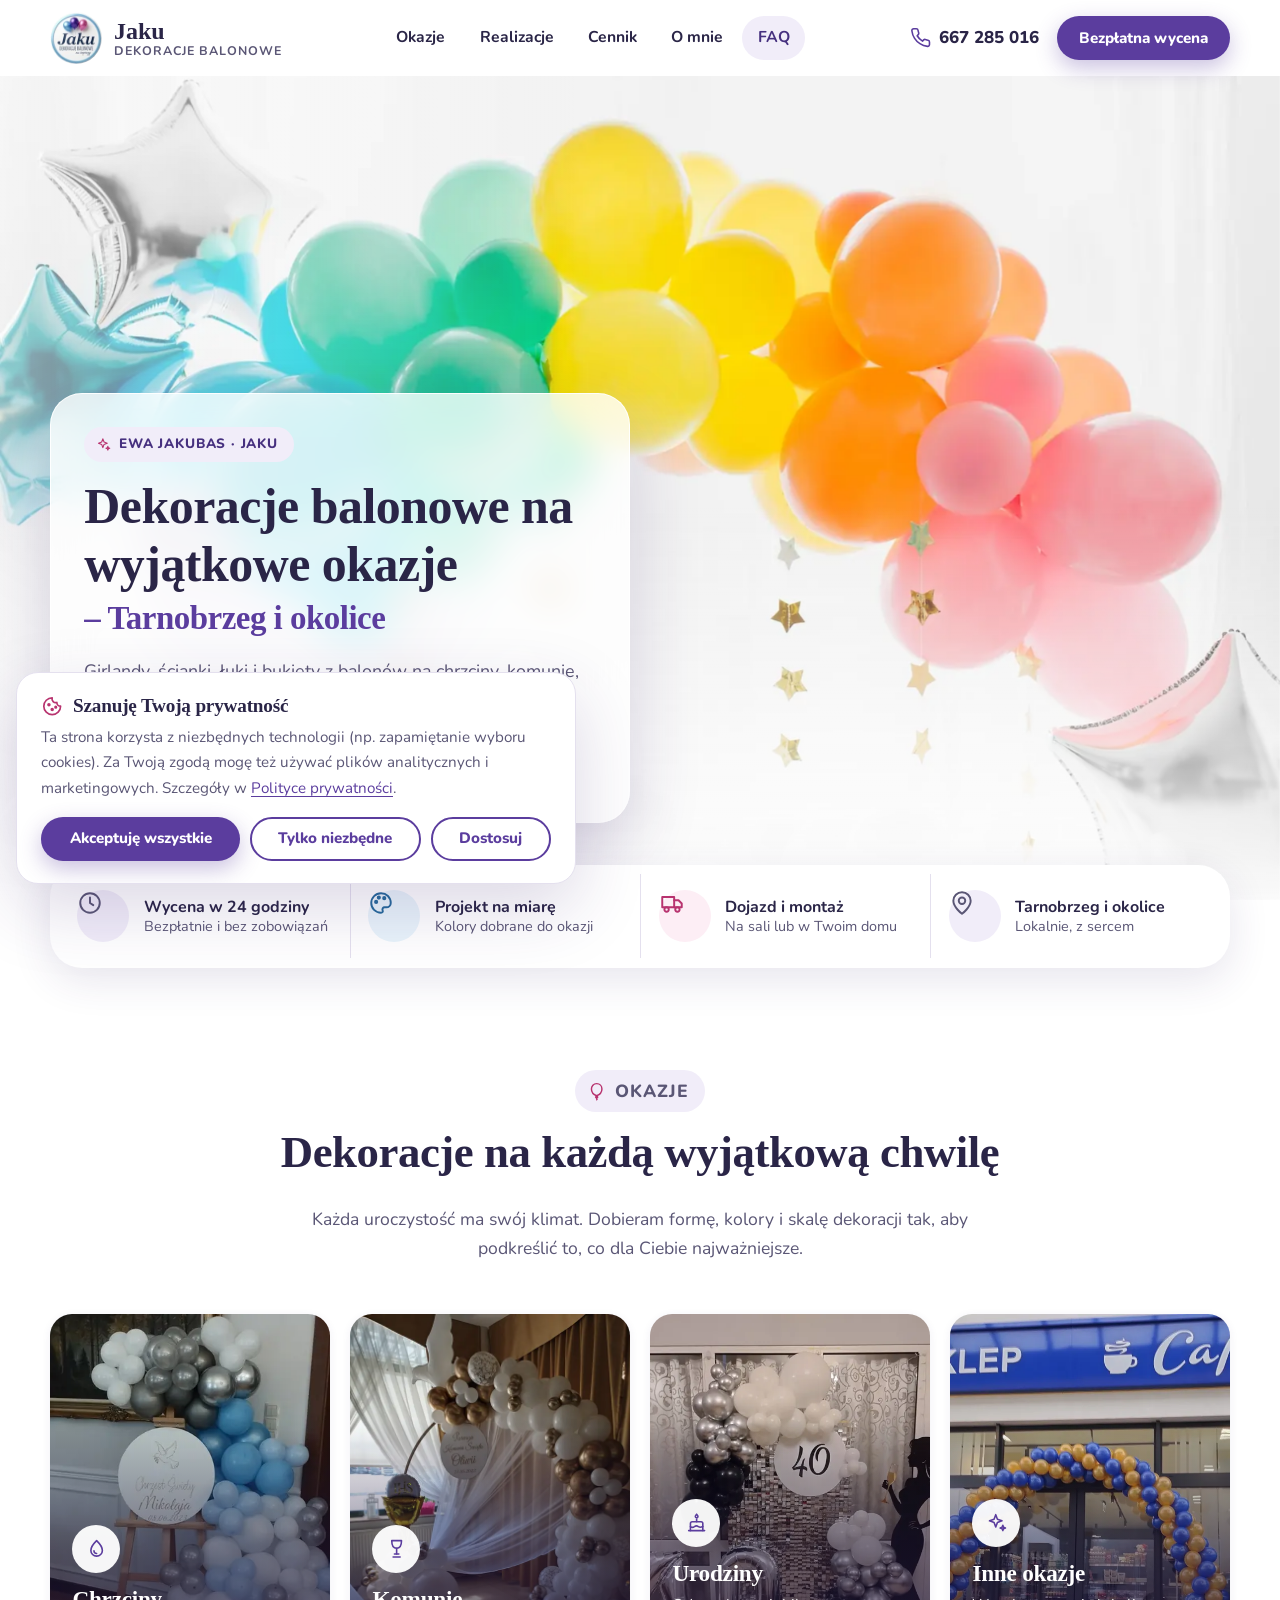
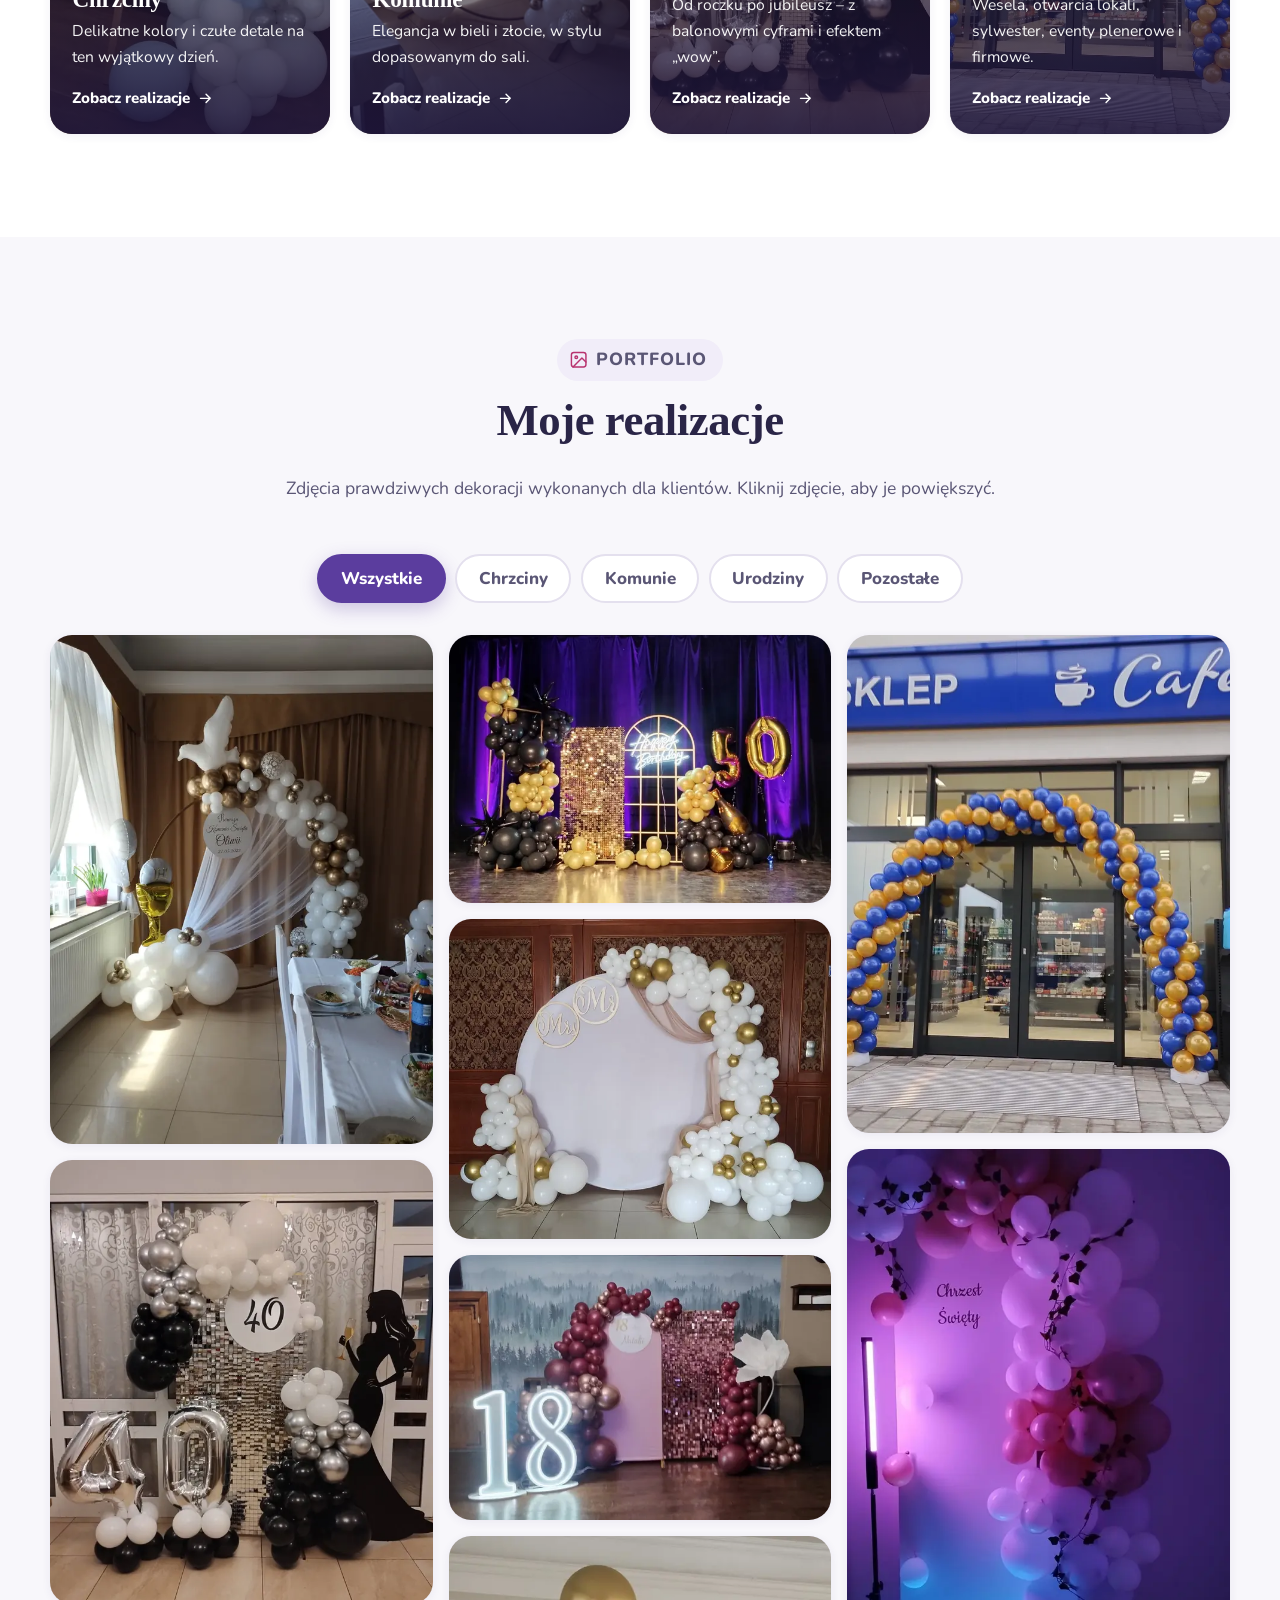
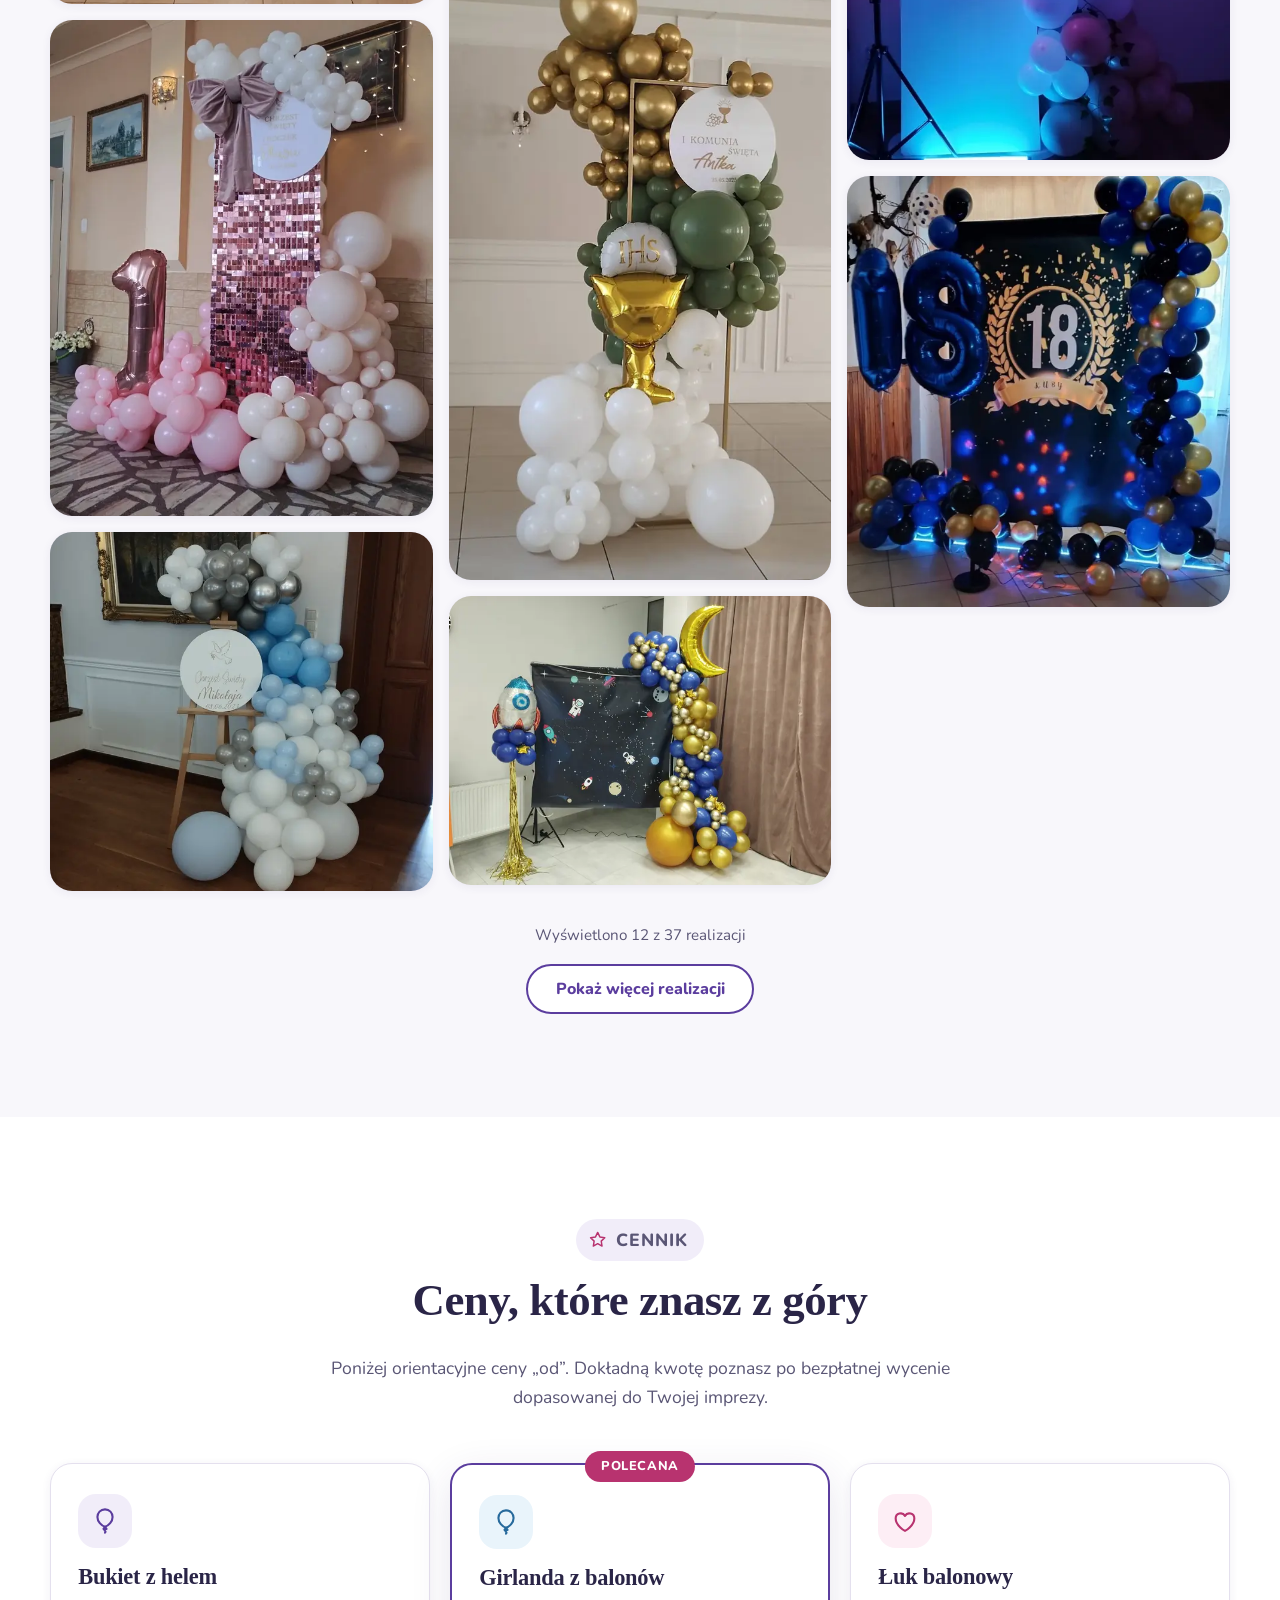
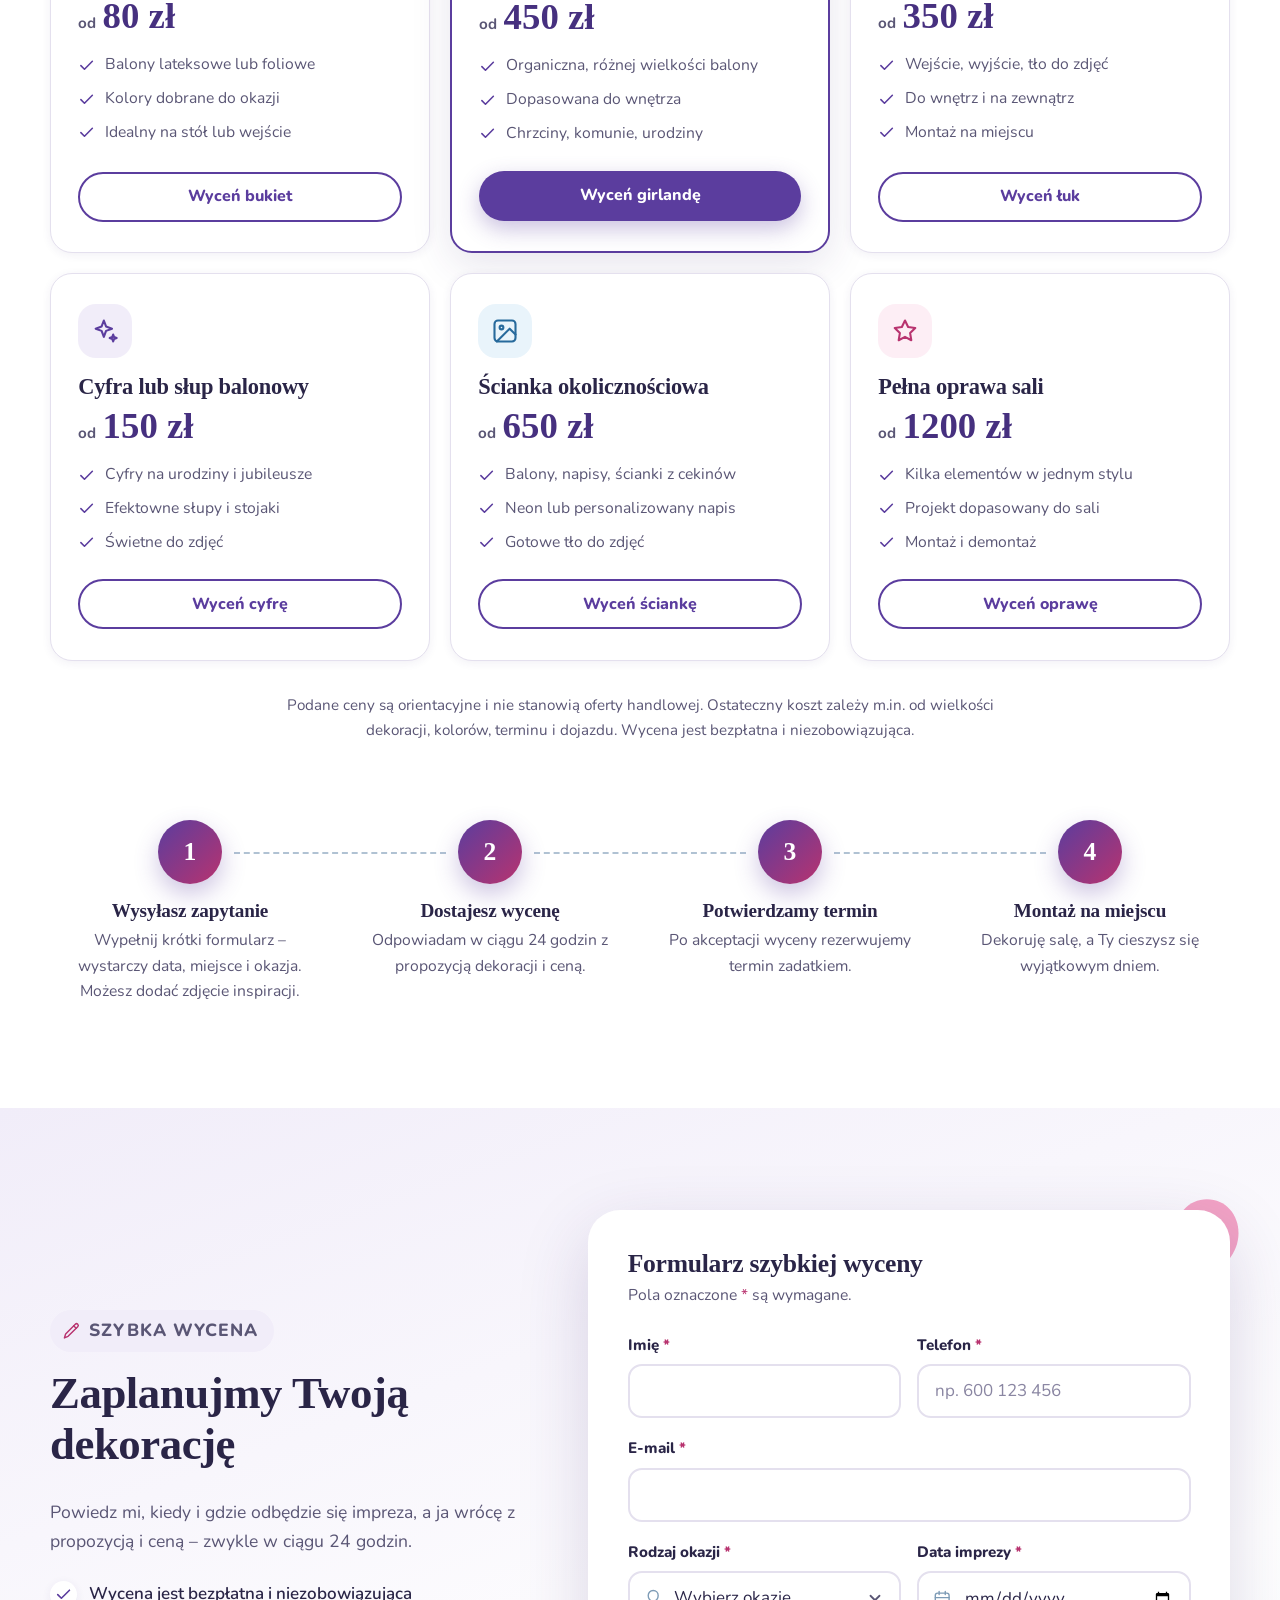
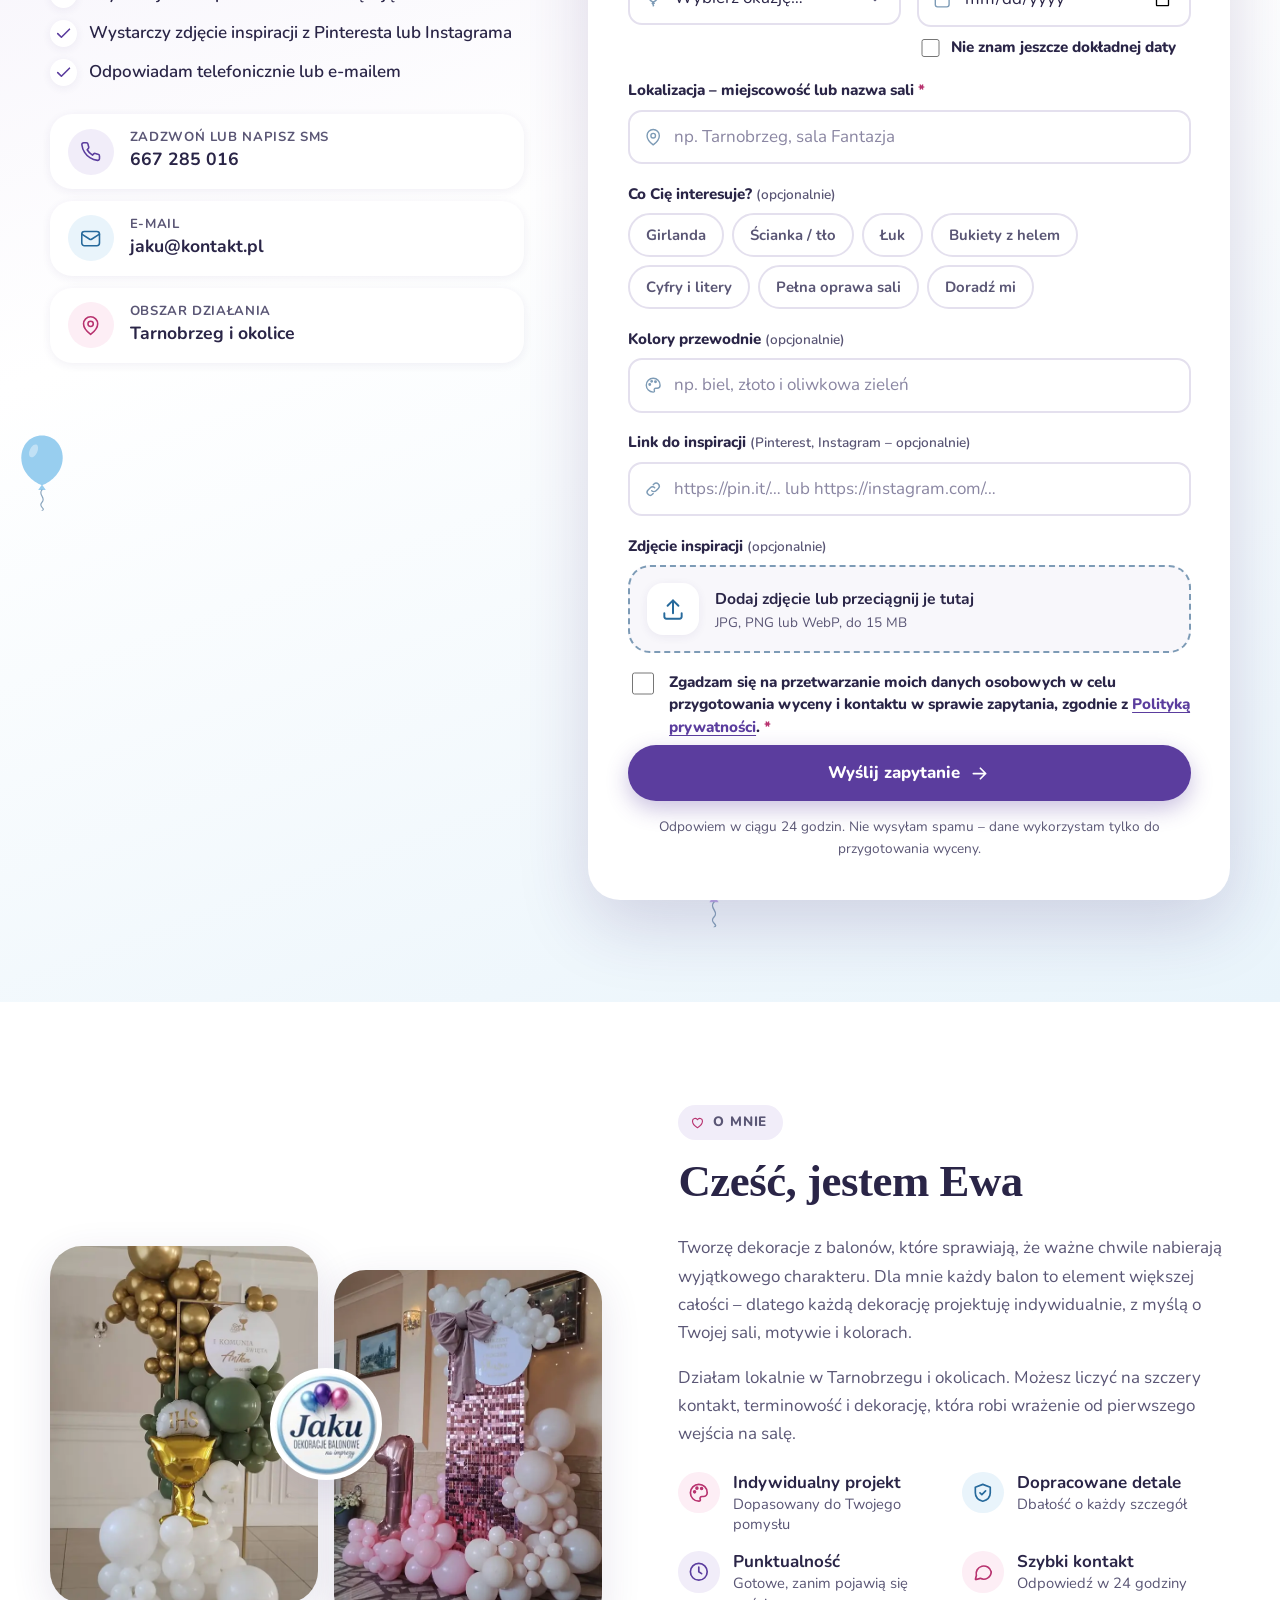
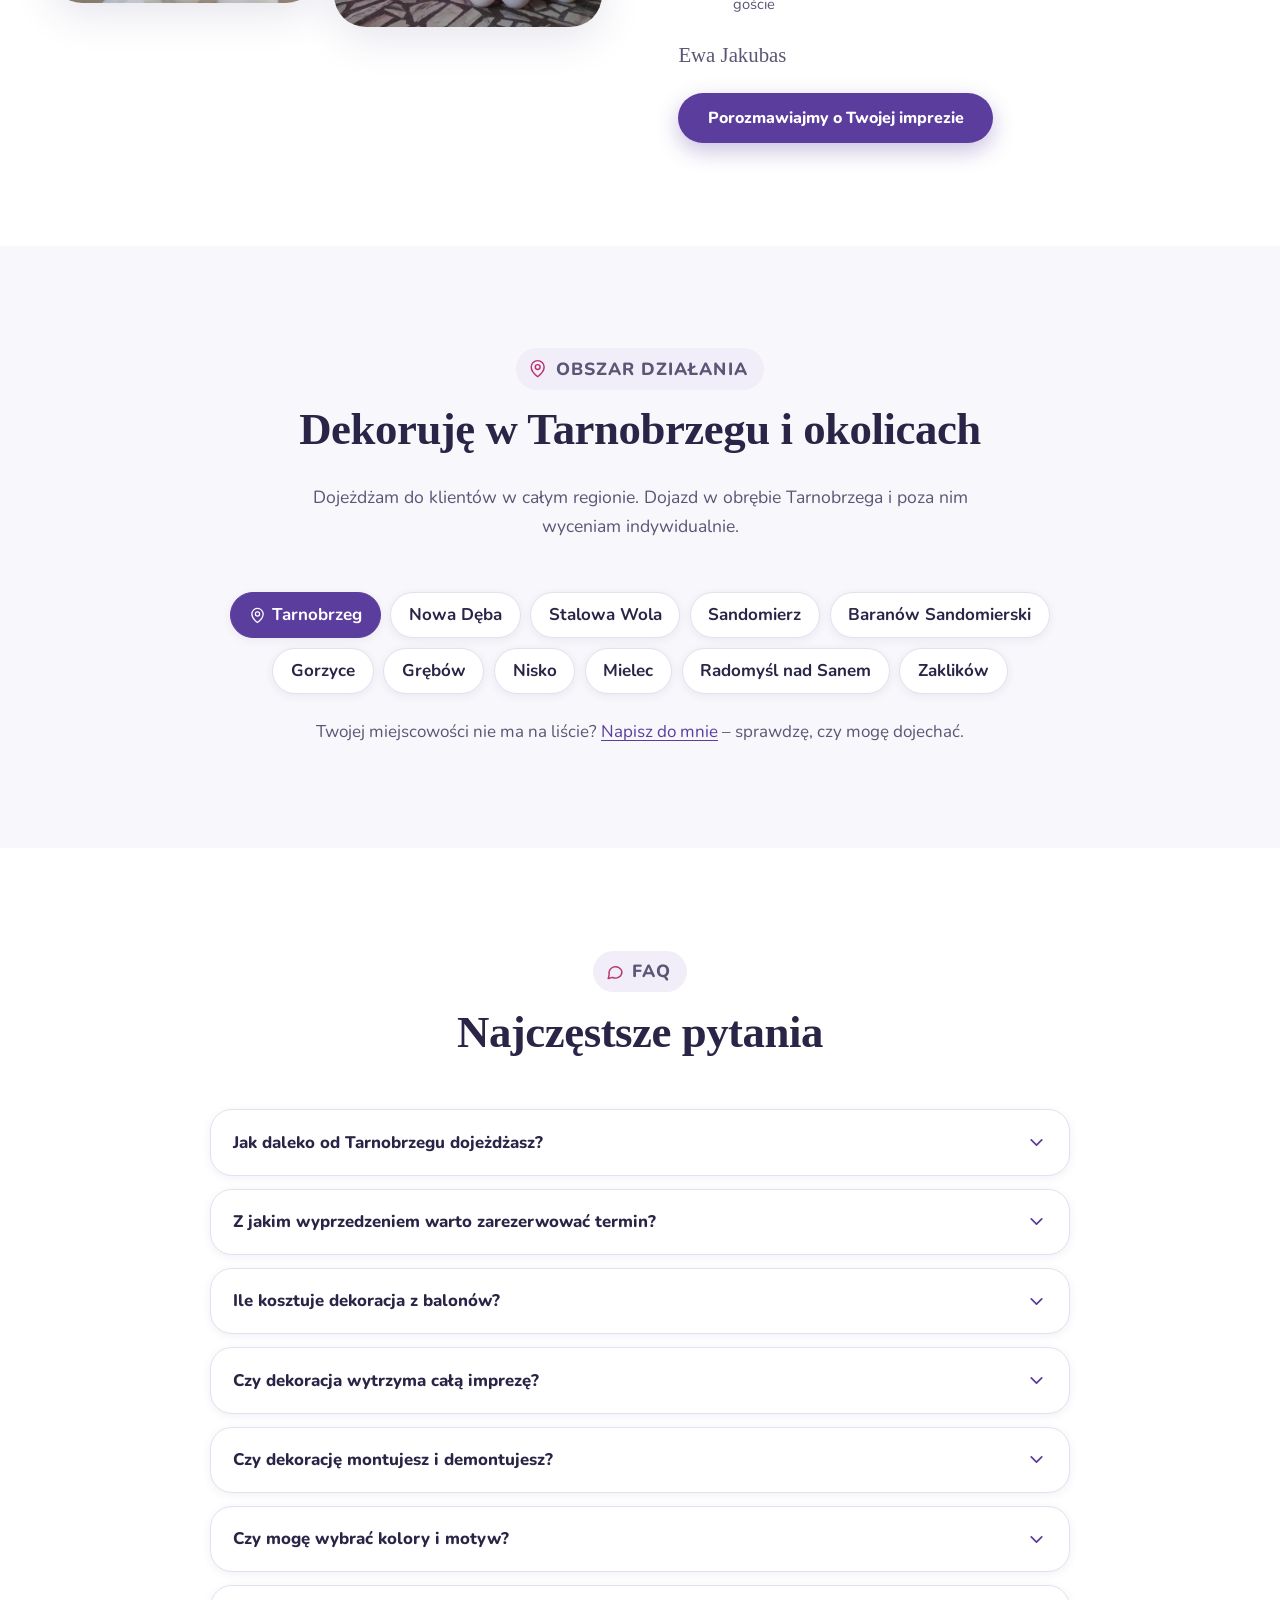
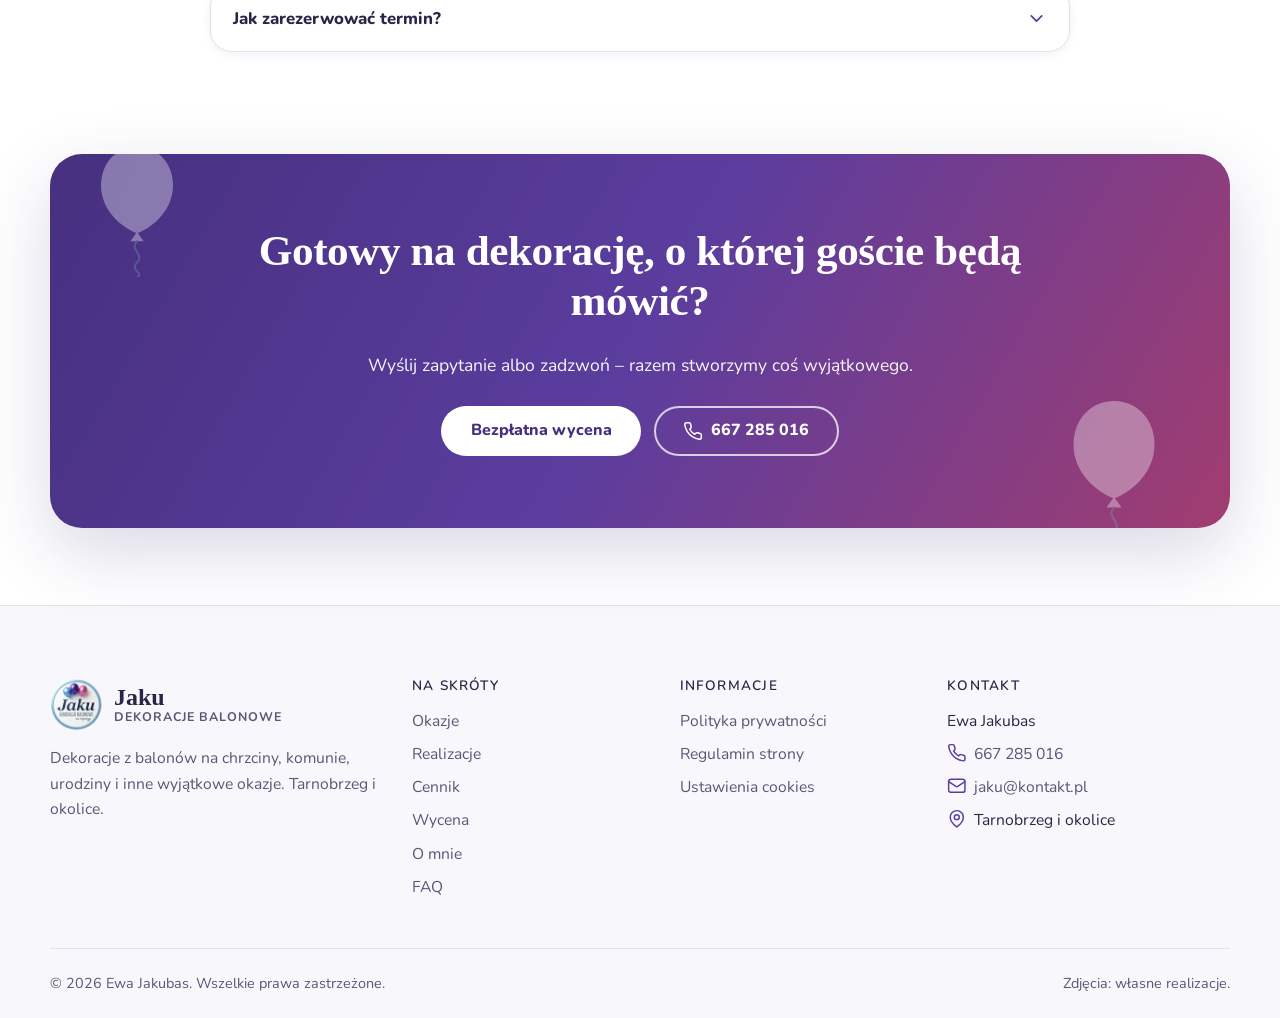
==== index.html @ d819f04e "Pierwsze dodanie plików projektu" ====
<!DOCTYPE html>
<html lang="pl">
<head>
  <meta charset="utf-8">
  <meta name="viewport" content="width=device-width, initial-scale=1">
  <title>Dekoracje balonowe Tarnobrzeg i okolice – chrzciny, komunie, urodziny | Jaku</title>
  <meta name="description" content="Dekoracje z balonów na chrzciny, komunie, urodziny i inne okazje w Tarnobrzegu i okolicach. Girlandy, ścianki, łuki i bukiety z helem. Bezpłatna wycena w 24 godziny.">
  <meta name="author" content="Ewa Jakubas">
  <meta name="robots" content="index, follow, max-image-preview:large">
  <meta name="theme-color" content="#5b3d9e">
  <link rel="canonical" href="https://www.example.pl/">

  <link rel="icon" href="favicon.ico" sizes="48x48">
  <link rel="icon" type="image/png" sizes="32x32" href="img/web/favicon-32.png">
  <link rel="apple-touch-icon" href="img/web/apple-touch-icon.png">
  <link rel="manifest" href="site.webmanifest">

  <meta property="og:type" content="website">
  <meta property="og:locale" content="pl_PL">
  <meta property="og:site_name" content="Jaku – Dekoracje balonowe">
  <meta property="og:title" content="Dekoracje balonowe na wyjątkowe okazje – Tarnobrzeg i okolice">
  <meta property="og:description" content="Girlandy, ścianki, łuki i bukiety z balonów na chrzciny, komunie, urodziny i inne imprezy. Bezpłatna wycena w 24 h.">
  <meta property="og:url" content="https://www.example.pl/">
  <meta property="og:image" content="https://www.example.pl/img/web/og-image.jpg">
  <meta property="og:image:width" content="1200">
  <meta property="og:image:height" content="628">
  <meta property="og:image:alt" content="Pastelowa girlanda z balonów w kolorach tęczy ze złotymi gwiazdkami">
  <meta name="twitter:card" content="summary_large_image">

  <link rel="preload" href="fonts/nunito-latin.woff2" as="font" type="font/woff2" crossorigin>
  <link rel="preload" href="fonts/fraunces-latin.woff2" as="font" type="font/woff2" crossorigin>
  <link rel="preload" as="image" type="image/webp" href="img/web/hero-1600.webp" imagesrcset="img/web/hero-480.webp 480w, img/web/hero-800.webp 800w, img/web/hero-1200.webp 1200w, img/web/hero-1600.webp 1600w, img/web/hero-1920.webp 1920w" imagesizes="100vw" fetchpriority="high">
  <link rel="stylesheet" href="css/style.css">

  <script type="application/ld+json">
  {
    "@context": "https://schema.org",
    "@graph": [
      {
        "@type": "LocalBusiness",
        "@id": "https://www.example.pl/#biznes",
        "name": "Jaku – Dekoracje balonowe",
        "description": "Dekoracje z balonów na chrzciny, komunie, urodziny i inne okolicznościowe wydarzenia w Tarnobrzegu i okolicach.",
        "url": "https://www.example.pl/",
        "image": "https://www.example.pl/img/web/og-image.jpg",
        "logo": "https://www.example.pl/img/web/logo-192.png",
        "telephone": "+48667285016",
        "email": "jaku@kontakt.pl",
        "founder": { "@type": "Person", "name": "Ewa Jakubas" },
        "priceRange": "od 80 zł",
        "address": { "@type": "PostalAddress", "addressLocality": "Tarnobrzeg", "addressRegion": "podkarpackie", "addressCountry": "PL" },
        "areaServed": [
          { "@type": "City", "name": "Tarnobrzeg" },
          { "@type": "City", "name": "Nowa Dęba" },
          { "@type": "City", "name": "Stalowa Wola" },
          { "@type": "City", "name": "Sandomierz" },
          { "@type": "City", "name": "Mielec" }
        ],
        "makesOffer": [
          { "@type": "Offer", "itemOffered": { "@type": "Service", "name": "Girlanda balonowa" }, "priceSpecification": { "@type": "PriceSpecification", "minPrice": 450, "priceCurrency": "PLN" } },
          { "@type": "Offer", "itemOffered": { "@type": "Service", "name": "Łuk balonowy" }, "priceSpecification": { "@type": "PriceSpecification", "minPrice": 350, "priceCurrency": "PLN" } },
          { "@type": "Offer", "itemOffered": { "@type": "Service", "name": "Ścianka okolicznościowa z balonów" }, "priceSpecification": { "@type": "PriceSpecification", "minPrice": 650, "priceCurrency": "PLN" } }
        ]
      },
      {
        "@type": "WebSite",
        "@id": "https://www.example.pl/#strona",
        "url": "https://www.example.pl/",
        "name": "Jaku – Dekoracje balonowe",
        "inLanguage": "pl-PL"
      },
      {
        "@type": "FAQPage",
        "mainEntity": [
          { "@type": "Question", "name": "Jak daleko od Tarnobrzegu dojeżdżasz?", "acceptedAnswer": { "@type": "Answer", "text": "Dekoruję w Tarnobrzegu i okolicznych miejscowościach, m.in. w Nowej Dębie, Stalowej Woli, Sandomierzu i Mielcu. Koszt dojazdu poza Tarnobrzeg ustalam indywidualnie przy wycenie." } },
          { "@type": "Question", "name": "Z jakim wyprzedzeniem warto zarezerwować termin?", "acceptedAnswer": { "@type": "Answer", "text": "Najlepiej 3–4 tygodnie wcześniej. W sezonie komunijnym i w weekendy z dużą liczbą imprez warto napisać jeszcze wcześniej. Zapytania na ostatnią chwilę również warto wysłać – jeśli termin jest wolny, chętnie pomogę." } },
          { "@type": "Question", "name": "Ile kosztuje dekoracja z balonów?", "acceptedAnswer": { "@type": "Answer", "text": "Ceny zaczynają się od 80 zł za bukiet z helem, a girlanda balonowa kosztuje od 450 zł. Ostateczną cenę ustalam po poznaniu daty, miejsca, kolorystyki i inspiracji – wycena jest bezpłatna." } },
          { "@type": "Question", "name": "Czy dekoracja wytrzyma całą imprezę?", "acceptedAnswer": { "@type": "Answer", "text": "Tak. Girlandy, łuki i ścianki z balonów lateksowych zachowują wygląd przez całą imprezę, a zwykle także przez kolejne dni. Balony lateksowe z helem unoszą się kilkanaście godzin, a foliowe znacznie dłużej." } },
          { "@type": "Question", "name": "Czy dekorację montujesz i demontujesz?", "acceptedAnswer": { "@type": "Answer", "text": "Tak. Dekorację montuję na miejscu w dniu imprezy lub dzień wcześniej, a po wydarzeniu na życzenie ją demontuję." } },
          { "@type": "Question", "name": "Czy mogę wybrać kolory i motyw?", "acceptedAnswer": { "@type": "Answer", "text": "Oczywiście. Dobieram kolory do okazji, wnętrza i Twoich pomysłów. W formularzu możesz dodać zdjęcie inspiracji z Pinteresta lub Instagrama." } },
          { "@type": "Question", "name": "Jak zarezerwować termin?", "acceptedAnswer": { "@type": "Answer", "text": "Po akceptacji wyceny potwierdzamy termin zadatkiem. Jego wysokość i zasady ustalamy indywidualnie przed rezerwacją." } }
        ]
      }
    ]
  }
  </script>
</head>
<body id="top">
  <a class="skip-link" href="#main">Przejdź do treści</a>

  <header class="site-header">
    <div class="container header__inner">
      <a class="brand" href="#top" aria-label="Jaku – Dekoracje balonowe, strona główna">
        <img src="img/web/logo-112.webp" width="52" height="52" alt="">
        <span class="brand__text"><span class="brand__name">Jaku</span><span class="brand__sub">Dekoracje balonowe</span></span>
      </a>

      <nav class="nav" id="menu" aria-label="Menu główne">
        <ul class="nav__list">
          <li><a class="nav__link" href="#okazje">Okazje</a></li>
          <li><a class="nav__link" href="#realizacje">Realizacje</a></li>
          <li><a class="nav__link" href="#cennik">Cennik</a></li>
          <li><a class="nav__link" href="#o-mnie">O mnie</a></li>
          <li><a class="nav__link" href="#faq">FAQ</a></li>
          <li class="nav__cta"><a class="btn btn--primary btn--block" href="#wycena">Bezpłatna wycena</a></li>
        </ul>
      </nav>

      <div class="header__actions">
        <a class="header__phone" href="tel:+48667285016" aria-label="Zadzwoń: 667 285 016">
          <svg class="icon" aria-hidden="true" focusable="false"><use href="img/icons.svg#i-phone"/></svg><span>667 285 016</span>
        </a>
        <a class="btn btn--primary btn--sm header__cta" href="#wycena">Bezpłatna wycena</a>
        <button class="nav-toggle" type="button" aria-expanded="false" aria-controls="menu" aria-label="Menu">
          <svg class="icon i-menu" aria-hidden="true" focusable="false"><use href="img/icons.svg#i-menu"/></svg>
          <svg class="icon i-close" aria-hidden="true" focusable="false"><use href="img/icons.svg#i-close"/></svg>
        </button>
      </div>
    </div>
  </header>

  <main id="main">
    <!-- HERO -->
    <section class="hero" aria-labelledby="hero-title">
      <div class="hero__media">
        <img src="img/web/hero-1600.webp"
             srcset="img/web/hero-480.webp 480w, img/web/hero-800.webp 800w, img/web/hero-1200.webp 1200w, img/web/hero-1600.webp 1600w, img/web/hero-1920.webp 1920w"
             sizes="100vw" width="1920" height="1396" fetchpriority="high" decoding="async"
             alt="Kolorowa girlanda z balonów w pastelowych kolorach tęczy ze złotymi gwiazdkami i srebrnymi balonami w kształcie gwiazd">
      </div>
      <div class="hero__veil" aria-hidden="true"></div>
      <div class="container hero__inner">
        <div class="hero__card">
          <p class="eyebrow"><svg class="icon" aria-hidden="true" focusable="false"><use href="img/icons.svg#i-sparkles"/></svg>Ewa Jakubas · Jaku</p>
          <h1 id="hero-title">Dekoracje balonowe na wyjątkowe okazje <span>– Tarnobrzeg i okolice</span></h1>
          <p class="hero__lead">Girlandy, ścianki, łuki i bukiety z balonów na chrzciny, komunie, urodziny i inne okazje – dopasowane do Twojej sali i pomysłu.</p>
          <div class="hero__actions">
            <a class="btn btn--primary" href="#wycena">Sprawdź cenę dekoracji <svg class="icon" aria-hidden="true" focusable="false"><use href="img/icons.svg#i-arrow"/></svg></a>
            <a class="btn btn--ghost" href="#realizacje">Zobacz realizacje</a>
          </div>
        </div>
      </div>
    </section>

    <!-- USP -->
    <section class="usp" aria-label="Dlaczego warto">
      <div class="container">
        <ul class="usp__grid">
          <li class="usp__item">
            <span class="usp__icon"><svg class="icon" aria-hidden="true" focusable="false"><use href="img/icons.svg#i-clock"/></svg></span>
            <div><strong>Wycena w 24 godziny</strong><span>Bezpłatnie i bez zobowiązań</span></div>
          </li>
          <li class="usp__item">
            <span class="usp__icon"><svg class="icon" aria-hidden="true" focusable="false"><use href="img/icons.svg#i-palette"/></svg></span>
            <div><strong>Projekt na miarę</strong><span>Kolory dobrane do okazji</span></div>
          </li>
          <li class="usp__item">
            <span class="usp__icon"><svg class="icon" aria-hidden="true" focusable="false"><use href="img/icons.svg#i-truck"/></svg></span>
            <div><strong>Dojazd i montaż</strong><span>Na sali lub w Twoim domu</span></div>
          </li>
          <li class="usp__item">
            <span class="usp__icon"><svg class="icon" aria-hidden="true" focusable="false"><use href="img/icons.svg#i-pin"/></svg></span>
            <div><strong>Tarnobrzeg i okolice</strong><span>Lokalnie, z sercem</span></div>
          </li>
        </ul>
      </div>
    </section>

    <!-- OKAZJE -->
    <section class="section" id="okazje" aria-labelledby="okazje-title">
      <div class="container">
        <header class="section__head">
          <p class="eyebrow"><svg class="icon" aria-hidden="true" focusable="false"><use href="img/icons.svg#i-balloon"/></svg>Okazje</p>
          <h2 id="okazje-title">Dekoracje na każdą wyjątkową chwilę</h2>
          <p>Każda uroczystość ma swój klimat. Dobieram formę, kolory i skalę dekoracji tak, aby podkreślić to, co dla Ciebie najważniejsze.</p>
        </header>
        <ul class="occasions">
          <li>
            <a class="occasion" href="#realizacje" data-filter-link="chrzciny">
              <img src="img/web/gallery/g17-sm.webp" width="640" height="601" loading="lazy" decoding="async" alt="Błękitno-biało-srebrna girlanda z balonów przy tablicy na chrzest">
              <div class="occasion__body">
                <span class="occasion__icon"><svg class="icon" aria-hidden="true" focusable="false"><use href="img/icons.svg#i-drop"/></svg></span>
                <h3>Chrzciny</h3>
                <p>Delikatne kolory i czułe detale na ten wyjątkowy dzień.</p>
                <span class="occasion__more">Zobacz realizacje <svg class="icon" aria-hidden="true" focusable="false"><use href="img/icons.svg#i-arrow"/></svg></span>
              </div>
            </a>
          </li>
          <li>
            <a class="occasion" href="#realizacje" data-filter-link="komunie">
              <img src="img/web/gallery/g24-sm.webp" width="640" height="850" loading="lazy" decoding="async" alt="Biało-złota girlanda z balonów na okrągłym stelażu z tiulem na komunię">
              <div class="occasion__body">
                <span class="occasion__icon"><svg class="icon" aria-hidden="true" focusable="false"><use href="img/icons.svg#i-chalice"/></svg></span>
                <h3>Komunie</h3>
                <p>Elegancja w bieli i złocie, w stylu dopasowanym do sali.</p>
                <span class="occasion__more">Zobacz realizacje <svg class="icon" aria-hidden="true" focusable="false"><use href="img/icons.svg#i-arrow"/></svg></span>
              </div>
            </a>
          </li>
          <li>
            <a class="occasion" href="#realizacje" data-filter-link="urodziny">
              <img src="img/web/gallery/g31-sm.webp" width="640" height="743" loading="lazy" decoding="async" alt="Ścianka z cekinów i balony w czerni oraz srebrze na 40. urodziny">
              <div class="occasion__body">
                <span class="occasion__icon"><svg class="icon" aria-hidden="true" focusable="false"><use href="img/icons.svg#i-cake"/></svg></span>
                <h3>Urodziny</h3>
                <p>Od roczku po jubileusz – z balonowymi cyframi i efektem „wow”.</p>
                <span class="occasion__more">Zobacz realizacje <svg class="icon" aria-hidden="true" focusable="false"><use href="img/icons.svg#i-arrow"/></svg></span>
              </div>
            </a>
          </li>
          <li>
            <a class="occasion" href="#realizacje" data-filter-link="inne">
              <img src="img/web/gallery/g11-sm.webp" width="640" height="832" loading="lazy" decoding="async" alt="Niebiesko-złoty łuk balonowy nad wejściem do sklepu">
              <div class="occasion__body">
                <span class="occasion__icon"><svg class="icon" aria-hidden="true" focusable="false"><use href="img/icons.svg#i-sparkles"/></svg></span>
                <h3>Inne okazje</h3>
                <p>Wesela, otwarcia lokali, sylwester, eventy plenerowe i firmowe.</p>
                <span class="occasion__more">Zobacz realizacje <svg class="icon" aria-hidden="true" focusable="false"><use href="img/icons.svg#i-arrow"/></svg></span>
              </div>
            </a>
          </li>
        </ul>
      </div>
    </section>

    <!-- REALIZACJE -->
    <section class="section section--alt" id="realizacje" aria-labelledby="realizacje-title">
      <div class="container">
        <header class="section__head">
          <p class="eyebrow"><svg class="icon" aria-hidden="true" focusable="false"><use href="img/icons.svg#i-image-plus"/></svg>Portfolio</p>
          <h2 id="realizacje-title">Moje realizacje</h2>
          <p>Zdjęcia prawdziwych dekoracji wykonanych dla klientów. Kliknij zdjęcie, aby je powiększyć.</p>
        </header>

        <div class="filters" role="group" aria-label="Filtruj realizacje według okazji">
          <button type="button" class="filter" data-filter="all" aria-pressed="true">Wszystkie</button>
          <button type="button" class="filter" data-filter="chrzciny" aria-pressed="false">Chrzciny</button>
          <button type="button" class="filter" data-filter="komunie" aria-pressed="false">Komunie</button>
          <button type="button" class="filter" data-filter="urodziny" aria-pressed="false">Urodziny</button>
          <button type="button" class="filter" data-filter="inne" aria-pressed="false">Pozostałe</button>
        </div>

        <ul class="gallery" id="gallery">
          <li class="gallery__item" data-cat="komunie"><button type="button" class="gallery__btn" data-cap="Komunia – okrągła ścianka"><img src="img/web/gallery/g14-sm.webp" width="640" height="850" loading="lazy" decoding="async" alt="Okrągła ścianka z balonów w bieli i złocie z kielichem i gołębiem na komunię"></button></li>
          <li class="gallery__item" data-cat="urodziny"><button type="button" class="gallery__btn" data-cap="40. urodziny – ścianka z cekinów"><img src="img/web/gallery/g31-sm.webp" width="640" height="743" loading="lazy" decoding="async" alt="Ścianka z cekinów i balony w czerni i srebrze z cyframi 40 na urodziny"></button></li>
          <li class="gallery__item" data-cat="urodziny"><button type="button" class="gallery__btn" data-cap="Roczek w różu"><img src="img/web/gallery/g37-sm.webp" width="640" height="830" loading="lazy" decoding="async" alt="Różowa ścianka z cekinów, girlanda z balonów i różowa cyfra 1 na roczek"></button></li>
          <li class="gallery__item" data-cat="chrzciny"><button type="button" class="gallery__btn" data-cap="Chrzciny – błękit, biel i srebro"><img src="img/web/gallery/g17-sm.webp" width="640" height="601" loading="lazy" decoding="async" alt="Girlanda z balonów w bieli, błękicie i srebrze przy tablicy z napisem Chrzest Święty"></button></li>
          <li class="gallery__item" data-cat="urodziny"><button type="button" class="gallery__btn" data-cap="50. urodziny – fiolet i złoto"><img src="img/web/gallery/g33-sm.webp" width="640" height="447" loading="lazy" decoding="async" alt="Fioletowa kurtyna, ścianka z cekinów, neon Happy Birthday i złote balony w kształcie cyfr 50"></button></li>
          <li class="gallery__item" data-cat="inne"><button type="button" class="gallery__btn" data-cap="Biało-złota girlanda"><img src="img/web/gallery/g21-sm.webp" width="640" height="536" loading="lazy" decoding="async" alt="Biało-złota girlanda z balonów i beżowym tiulem na okrągłej ściance"></button></li>
          <li class="gallery__item" data-cat="urodziny"><button type="button" class="gallery__btn" data-cap="Osiemnastka – burgund i róż"><img src="img/web/gallery/g15-sm.webp" width="640" height="443" loading="lazy" decoding="async" alt="Bordowa girlanda z balonów, podświetlana cyfra 18 i ścianka z cekinów na osiemnastkę"></button></li>
          <li class="gallery__item" data-cat="komunie"><button type="button" class="gallery__btn" data-cap="Komunia – słup balonowy"><img src="img/web/gallery/g39-sm.webp" width="570" height="960" loading="lazy" decoding="async" alt="Słup z balonów w bieli, oliwkowej zieleni i złocie z kielichem komunijnym"></button></li>
          <li class="gallery__item" data-cat="urodziny"><button type="button" class="gallery__btn" data-cap="Kosmiczne urodziny"><img src="img/web/gallery/g20-sm.webp" width="640" height="482" loading="lazy" decoding="async" alt="Kosmiczna dekoracja urodzinowa z rakietą, księżycem i girlandą z balonów"></button></li>
          <li class="gallery__item" data-cat="inne"><button type="button" class="gallery__btn" data-cap="Otwarcie sklepu"><img src="img/web/gallery/g11-sm.webp" width="640" height="832" loading="lazy" decoding="async" alt="Niebiesko-złoty łuk z balonów nad wejściem do sklepu"></button></li>
          <li class="gallery__item" data-cat="chrzciny"><button type="button" class="gallery__btn" data-cap="Chrzest – światło i róż"><img src="img/web/gallery/g22-sm.webp" width="601" height="960" loading="lazy" decoding="async" alt="Różowo-biała girlanda z balonów z podświetleniem LED i napisem Chrzest Święty"></button></li>
          <li class="gallery__item" data-cat="urodziny"><button type="button" class="gallery__btn" data-cap="Osiemnastka – granat i złoto"><img src="img/web/gallery/g25-sm.webp" width="640" height="720" loading="lazy" decoding="async" alt="Granatowo-złota dekoracja z balonami w kształcie cyfr 18 na osiemnastkę"></button></li>
          <li class="gallery__item" data-cat="komunie"><button type="button" class="gallery__btn" data-cap="Komunia – girlanda z tiulem"><img src="img/web/gallery/g24-sm.webp" width="640" height="850" loading="lazy" decoding="async" alt="Biało-złota girlanda z balonów na okrągłym stelażu z białym tiulem"></button></li>
          <li class="gallery__item" data-cat="komunie"><button type="button" class="gallery__btn" data-cap="Komunia – zieleń i złoto"><img src="img/web/gallery/g35-sm.webp" width="640" height="871" loading="lazy" decoding="async" alt="Złote i oliwkowe bukiety balonów na stelażu z kielichem przy stole komunijnym"></button></li>
          <li class="gallery__item" data-cat="chrzciny"><button type="button" class="gallery__btn" data-cap="Chrzciny – błękitne serca"><img src="img/web/gallery/g36-sm.webp" width="621" height="960" loading="lazy" decoding="async" alt="Błękitne i białe balony z helem oraz foliowe serce nad stołem na chrzciny"></button></li>
          <li class="gallery__item" data-cat="urodziny"><button type="button" class="gallery__btn" data-cap="Happy Birthday w złocie"><img src="img/web/gallery/g38-sm.webp" width="640" height="539" loading="lazy" decoding="async" alt="Czarno-złote balony, ścianka z cekinów i neon Happy Birthday na urodziny"></button></li>
          <li class="gallery__item" data-cat="inne"><button type="button" class="gallery__btn" data-cap="Sylwester"><img src="img/web/gallery/g3-sm.webp" width="640" height="433" loading="lazy" decoding="async" alt="Sylwestrowa dekoracja sceny z czerwoną kurtyną, czarno-złotymi balonami i napisem 2027"></button></li>
          <li class="gallery__item" data-cat="urodziny"><button type="button" class="gallery__btn" data-cap="Kosmos z neonem"><img src="img/web/gallery/g26-sm.webp" width="640" height="727" loading="lazy" decoding="async" alt="Kosmiczne tło z neonowym podświetleniem, girlandą z balonów i balonem w kształcie rakiety"></button></li>
          <li class="gallery__item" data-cat="urodziny"><button type="button" class="gallery__btn" data-cap="50. urodziny w plenerze"><img src="img/web/gallery/g16-sm.webp" width="640" height="493" loading="lazy" decoding="async" alt="Czarno-złote balony i cyfry 50 przy tle fotograficznym w ogrodzie"></button></li>
          <li class="gallery__item" data-cat="urodziny"><button type="button" class="gallery__btn" data-cap="Osiemnastka – fiolet i srebro"><img src="img/web/gallery/g27-sm.webp" width="640" height="493" loading="lazy" decoding="async" alt="Fioletowo-srebrne balony i duże balony w kształcie cyfr 18 przy tle na osiemnastkę"></button></li>
          <li class="gallery__item" data-cat="urodziny"><button type="button" class="gallery__btn" data-cap="Osiemnastka – czerń i złoto"><img src="img/web/gallery/g30-sm.webp" width="640" height="853" loading="lazy" decoding="async" alt="Czarno-złota girlanda z balonów i złote balony w kształcie cyfr 18"></button></li>
          <li class="gallery__item" data-cat="urodziny"><button type="button" class="gallery__btn" data-cap="Osiemnastka w świetle"><img src="img/web/gallery/g19-sm.webp" width="640" height="493" loading="lazy" decoding="async" alt="Dekoracja osiemnastki z kurtyną z folii i balonami-cyframi w świetle dyskotekowym"></button></li>
          <li class="gallery__item" data-cat="inne"><button type="button" class="gallery__btn" data-cap="Łuk na imprezę plenerową"><img src="img/web/gallery/g12-sm.webp" width="640" height="518" loading="lazy" decoding="async" alt="Kolorowy łuk z balonów nad wejściem na imprezę plenerową w parku"></button></li>
          <li class="gallery__item" data-cat="inne"><button type="button" class="gallery__btn" data-cap="Choinki z balonów"><img src="img/web/gallery/g4-sm.webp" width="640" height="640" loading="lazy" decoding="async" alt="Choinki z balonów w granacie i zieleni ze złotymi gwiazdami oraz ozdobne bombki"></button></li>
          <li class="gallery__item" data-cat="urodziny"><button type="button" class="gallery__btn" data-cap="Rakieta z balonów"><img src="img/web/gallery/g13-sm.webp" width="473" height="960" loading="lazy" decoding="async" alt="Balon foliowy w kształcie rakiety z bukietem granatowych balonów i złotym frędzlem"></button></li>
          <li class="gallery__item" data-cat="urodziny"><button type="button" class="gallery__btn" data-cap="Balon-niespodzianka"><img src="img/web/gallery/g34-sm.webp" width="556" height="960" loading="lazy" decoding="async" alt="Przezroczysty balon w kształcie balonu na ogrzane powietrze z prezentem w pudełku"></button></li>
          <li class="gallery__item" data-cat="urodziny"><button type="button" class="gallery__btn" data-cap="Psi Patrol"><img src="img/web/gallery/g5-sm.webp" width="640" height="709" loading="lazy" decoding="async" alt="Balon cyfra 3 i balon Psi Patrol w pudle niespodziance na urodziny dziecka"></button></li>
          <li class="gallery__item" data-cat="urodziny"><button type="button" class="gallery__btn" data-cap="Urodziny małego fana aut"><img src="img/web/gallery/g6-sm.webp" width="607" height="960" loading="lazy" decoding="async" alt="Bukiety balonów z Zygzakiem McQueenem i niebieską cyfrą 4 na urodziny chłopca"></button></li>
          <li class="gallery__item" data-cat="urodziny"><button type="button" class="gallery__btn" data-cap="Roczek – dekoracja wejścia"><img src="img/web/gallery/g7-sm.webp" width="640" height="799" loading="lazy" decoding="async" alt="Cyfra 1 z różowych balonów, bukiety z helem i skrzynie z balonami na roczek"></button></li>
          <li class="gallery__item" data-cat="urodziny"><button type="button" class="gallery__btn" data-cap="Jednorożec"><img src="img/web/gallery/g1-sm.webp" width="627" height="960" loading="lazy" decoding="async" alt="Foliowy balon jednorożec w kolorowym pudle niespodziance"></button></li>
          <li class="gallery__item" data-cat="urodziny"><button type="button" class="gallery__btn" data-cap="Neon Happy Birthday"><img src="img/web/gallery/g41-sm.webp" width="603" height="740" loading="lazy" decoding="async" alt="Neon Happy Birthday na ażurowym łuku ze złotymi balonami"></button></li>
          <li class="gallery__item" data-cat="inne"><button type="button" class="gallery__btn" data-cap="Studniówka"><img src="img/web/gallery/g18-sm.webp" width="640" height="523" loading="lazy" decoding="async" alt="Złota ścianka z cekinów i słupy z balonów w różu i czerni na studniówkę"></button></li>
          <li class="gallery__item" data-cat="inne"><button type="button" class="gallery__btn" data-cap="Impreza w namiocie"><img src="img/web/gallery/g8-sm.webp" width="640" height="800" loading="lazy" decoding="async" alt="Dekoracja z balonów w zieleni i żółci przy długim stole w namiocie"></button></li>
          <li class="gallery__item" data-cat="inne"><button type="button" class="gallery__btn" data-cap="Dekoracja sali"><img src="img/web/gallery/g9-sm.webp" width="640" height="453" loading="lazy" decoding="async" alt="Białe i zielone balony oraz dekoracje przy stołach w jasnej sali"></button></li>
          <li class="gallery__item" data-cat="komunie"><button type="button" class="gallery__btn" data-cap="Balony nad stołem"><img src="img/web/gallery/g23-sm.webp" width="629" height="960" loading="lazy" decoding="async" alt="Elegancka sala ze stołem i balonami z helem w bieli oraz złocie"></button></li>
          <li class="gallery__item" data-cat="komunie"><button type="button" class="gallery__btn" data-cap="Złoto-zielona kompozycja"><img src="img/web/gallery/g28-sm.webp" width="640" height="783" loading="lazy" decoding="async" alt="Kompozycja ze złotych, zielonych i białych balonów na złotym stojaku przy stole gości"></button></li>
          <li class="gallery__item" data-cat="komunie"><button type="button" class="gallery__btn" data-cap="Komunia – bukiety z helem"><img src="img/web/gallery/g40-sm.webp" width="640" height="493" loading="lazy" decoding="async" alt="Białe balony z konfetti i girlanda ze złotymi akcentami na komunię"></button></li>
        </ul>

        <div class="gallery__more">
          <p class="gallery__count" id="gallery-count" aria-live="polite"></p>
          <button type="button" class="btn btn--ghost" id="gallery-more" hidden>Pokaż więcej realizacji</button>
        </div>
      </div>
    </section>

    <dialog class="lightbox" id="lightbox" aria-label="Podgląd zdjęcia">
      <button type="button" class="lightbox__btn lightbox__close" aria-label="Zamknij podgląd"><svg class="icon" aria-hidden="true" focusable="false"><use href="img/icons.svg#i-close"/></svg></button>
      <button type="button" class="lightbox__btn lightbox__prev" aria-label="Poprzednie zdjęcie"><svg class="icon" aria-hidden="true" focusable="false"><use href="img/icons.svg#i-arrow-left"/></svg></button>
      <div class="lightbox__stage"><img id="lightbox-img" src="" alt=""></div>
      <div class="lightbox__bar"><p class="lightbox__cap" id="lightbox-cap" aria-live="polite"></p></div>
      <button type="button" class="lightbox__btn lightbox__next" aria-label="Następne zdjęcie"><svg class="icon" aria-hidden="true" focusable="false"><use href="img/icons.svg#i-arrow"/></svg></button>
    </dialog>

    <!-- CENNIK -->
    <section class="section" id="cennik" aria-labelledby="cennik-title">
      <div class="container">
        <header class="section__head">
          <p class="eyebrow"><svg class="icon" aria-hidden="true" focusable="false"><use href="img/icons.svg#i-star"/></svg>Cennik</p>
          <h2 id="cennik-title">Ceny, które znasz z góry</h2>
          <p>Poniżej orientacyjne ceny „od”. Dokładną kwotę poznasz po bezpłatnej wycenie dopasowanej do Twojej imprezy.</p>
        </header>

        <ul class="prices">
          <li class="price">
            <span class="price__icon"><svg class="icon" aria-hidden="true" focusable="false"><use href="img/icons.svg#i-balloon"/></svg></span>
            <h3>Bukiet z helem</h3>
            <p class="price__amount"><small>od</small><strong>80 zł</strong></p>
            <ul class="price__list">
              <li><svg class="icon" aria-hidden="true" focusable="false"><use href="img/icons.svg#i-check"/></svg>Balony lateksowe lub foliowe</li>
              <li><svg class="icon" aria-hidden="true" focusable="false"><use href="img/icons.svg#i-check"/></svg>Kolory dobrane do okazji</li>
              <li><svg class="icon" aria-hidden="true" focusable="false"><use href="img/icons.svg#i-check"/></svg>Idealny na stół lub wejście</li>
            </ul>
            <a class="btn btn--ghost" href="#wycena" data-deco="Bukiety z helem">Wyceń bukiet</a>
          </li>
          <li class="price price--featured">
            <span class="price__badge">Polecana</span>
            <span class="price__icon"><svg class="icon" aria-hidden="true" focusable="false"><use href="img/icons.svg#i-balloon"/></svg></span>
            <h3>Girlanda z balonów</h3>
            <p class="price__amount"><small>od</small><strong>450 zł</strong></p>
            <ul class="price__list">
              <li><svg class="icon" aria-hidden="true" focusable="false"><use href="img/icons.svg#i-check"/></svg>Organiczna, różnej wielkości balony</li>
              <li><svg class="icon" aria-hidden="true" focusable="false"><use href="img/icons.svg#i-check"/></svg>Dopasowana do wnętrza</li>
              <li><svg class="icon" aria-hidden="true" focusable="false"><use href="img/icons.svg#i-check"/></svg>Chrzciny, komunie, urodziny</li>
            </ul>
            <a class="btn btn--primary" href="#wycena" data-deco="Girlanda">Wyceń girlandę</a>
          </li>
          <li class="price">
            <span class="price__icon"><svg class="icon" aria-hidden="true" focusable="false"><use href="img/icons.svg#i-heart"/></svg></span>
            <h3>Łuk balonowy</h3>
            <p class="price__amount"><small>od</small><strong>350 zł</strong></p>
            <ul class="price__list">
              <li><svg class="icon" aria-hidden="true" focusable="false"><use href="img/icons.svg#i-check"/></svg>Wejście, wyjście, tło do zdjęć</li>
              <li><svg class="icon" aria-hidden="true" focusable="false"><use href="img/icons.svg#i-check"/></svg>Do wnętrz i na zewnątrz</li>
              <li><svg class="icon" aria-hidden="true" focusable="false"><use href="img/icons.svg#i-check"/></svg>Montaż na miejscu</li>
            </ul>
            <a class="btn btn--ghost" href="#wycena" data-deco="Łuk">Wyceń łuk</a>
          </li>
          <li class="price">
            <span class="price__icon"><svg class="icon" aria-hidden="true" focusable="false"><use href="img/icons.svg#i-sparkles"/></svg></span>
            <h3>Cyfra lub słup balonowy</h3>
            <p class="price__amount"><small>od</small><strong>150 zł</strong></p>
            <ul class="price__list">
              <li><svg class="icon" aria-hidden="true" focusable="false"><use href="img/icons.svg#i-check"/></svg>Cyfry na urodziny i jubileusze</li>
              <li><svg class="icon" aria-hidden="true" focusable="false"><use href="img/icons.svg#i-check"/></svg>Efektowne słupy i stojaki</li>
              <li><svg class="icon" aria-hidden="true" focusable="false"><use href="img/icons.svg#i-check"/></svg>Świetne do zdjęć</li>
            </ul>
            <a class="btn btn--ghost" href="#wycena" data-deco="Cyfry i litery">Wyceń cyfrę</a>
          </li>
          <li class="price">
            <span class="price__icon"><svg class="icon" aria-hidden="true" focusable="false"><use href="img/icons.svg#i-image-plus"/></svg></span>
            <h3>Ścianka okolicznościowa</h3>
            <p class="price__amount"><small>od</small><strong>650 zł</strong></p>
            <ul class="price__list">
              <li><svg class="icon" aria-hidden="true" focusable="false"><use href="img/icons.svg#i-check"/></svg>Balony, napisy, ścianki z cekinów</li>
              <li><svg class="icon" aria-hidden="true" focusable="false"><use href="img/icons.svg#i-check"/></svg>Neon lub personalizowany napis</li>
              <li><svg class="icon" aria-hidden="true" focusable="false"><use href="img/icons.svg#i-check"/></svg>Gotowe tło do zdjęć</li>
            </ul>
            <a class="btn btn--ghost" href="#wycena" data-deco="Ścianka / tło do zdjęć">Wyceń ściankę</a>
          </li>
          <li class="price">
            <span class="price__icon"><svg class="icon" aria-hidden="true" focusable="false"><use href="img/icons.svg#i-star"/></svg></span>
            <h3>Pełna oprawa sali</h3>
            <p class="price__amount"><small>od</small><strong>1200 zł</strong></p>
            <ul class="price__list">
              <li><svg class="icon" aria-hidden="true" focusable="false"><use href="img/icons.svg#i-check"/></svg>Kilka elementów w jednym stylu</li>
              <li><svg class="icon" aria-hidden="true" focusable="false"><use href="img/icons.svg#i-check"/></svg>Projekt dopasowany do sali</li>
              <li><svg class="icon" aria-hidden="true" focusable="false"><use href="img/icons.svg#i-check"/></svg>Montaż i demontaż</li>
            </ul>
            <a class="btn btn--ghost" href="#wycena" data-deco="Pełna oprawa sali">Wyceń oprawę</a>
          </li>
        </ul>
        <p class="prices__note">Podane ceny są orientacyjne i nie stanowią oferty handlowej. Ostateczny koszt zależy m.in. od wielkości dekoracji, kolorów, terminu i dojazdu. Wycena jest bezpłatna i niezobowiązująca.</p>

        <ol class="steps" aria-label="Jak wygląda współpraca">
          <li class="step"><h3>Wysyłasz zapytanie</h3><p>Wypełnij krótki formularz – wystarczy data, miejsce i okazja. Możesz dodać zdjęcie inspiracji.</p></li>
          <li class="step"><h3>Dostajesz wycenę</h3><p>Odpowiadam w ciągu 24 godzin z propozycją dekoracji i ceną.</p></li>
          <li class="step"><h3>Potwierdzamy termin</h3><p>Po akceptacji wyceny rezerwujemy termin zadatkiem.</p></li>
          <li class="step"><h3>Montaż na miejscu</h3><p>Dekoruję salę, a Ty cieszysz się wyjątkowym dniem.</p></li>
        </ol>
      </div>
    </section>

    <!-- WYCENA -->
    <section class="section quote" id="wycena" aria-labelledby="wycena-title">
      <svg class="float float--1" aria-hidden="true" focusable="false" viewBox="0 0 60 100"><use href="img/icons.svg#b-balloon"/></svg>
      <svg class="float float--2" aria-hidden="true" focusable="false" viewBox="0 0 60 100"><use href="img/icons.svg#b-balloon"/></svg>
      <svg class="float float--3" aria-hidden="true" focusable="false" viewBox="0 0 60 100"><use href="img/icons.svg#b-balloon"/></svg>
      <div class="container quote__grid">
        <div class="quote__intro">
          <p class="eyebrow"><svg class="icon" aria-hidden="true" focusable="false"><use href="img/icons.svg#i-pencil"/></svg>Szybka wycena</p>
          <h2 id="wycena-title">Zaplanujmy Twoją dekorację</h2>
          <p>Powiedz mi, kiedy i gdzie odbędzie się impreza, a ja wrócę z propozycją i ceną – zwykle w ciągu 24 godzin.</p>
          <ul class="checks">
            <li><svg class="icon" aria-hidden="true" focusable="false"><use href="img/icons.svg#i-check"/></svg>Wycena jest bezpłatna i niezobowiązująca</li>
            <li><svg class="icon" aria-hidden="true" focusable="false"><use href="img/icons.svg#i-check"/></svg>Wystarczy zdjęcie inspiracji z Pinteresta lub Instagrama</li>
            <li><svg class="icon" aria-hidden="true" focusable="false"><use href="img/icons.svg#i-check"/></svg>Odpowiadam telefonicznie lub e-mailem</li>
          </ul>
          <div class="contact-cards">
            <a class="contact-card" href="tel:+48667285016">
              <span class="contact-card__icon"><svg class="icon" aria-hidden="true" focusable="false"><use href="img/icons.svg#i-phone"/></svg></span>
              <span><small>Zadzwoń lub napisz SMS</small><strong>667 285 016</strong></span>
            </a>
            <a class="contact-card" href="mailto:jaku@kontakt.pl">
              <span class="contact-card__icon"><svg class="icon" aria-hidden="true" focusable="false"><use href="img/icons.svg#i-mail"/></svg></span>
              <span><small>E-mail</small><strong>jaku@kontakt.pl</strong></span>
            </a>
            <div class="contact-card">
              <span class="contact-card__icon"><svg class="icon" aria-hidden="true" focusable="false"><use href="img/icons.svg#i-pin"/></svg></span>
              <span><small>Obszar działania</small><strong>Tarnobrzeg i okolice</strong></span>
            </div>
          </div>
        </div>

        <div class="form-card">
          <h3 class="form-card__title">Formularz szybkiej wyceny</h3>
          <p class="form-card__sub">Pola oznaczone <span class="req" aria-hidden="true">*</span><span class="sr-only">gwiazdką</span> są wymagane.</p>

          <form id="quote-form" action="send.php" method="post" enctype="multipart/form-data" novalidate>
            <div class="form-grid">
              <div class="field">
                <label for="f-imie">Imię <span class="req" aria-hidden="true">*</span></label>
                <div class="field__control">
                  <input class="input" type="text" id="f-imie" name="imie" autocomplete="given-name" maxlength="80" required aria-describedby="err-imie">
                </div>
                <p class="error" id="err-imie">Podaj swoje imię.</p>
              </div>
              <div class="field">
                <label for="f-telefon">Telefon <span class="req" aria-hidden="true">*</span></label>
                <div class="field__control">
                  <input class="input" type="tel" id="f-telefon" name="telefon" autocomplete="tel" inputmode="tel" maxlength="20" placeholder="np. 600 123 456" required aria-describedby="err-telefon">
                </div>
                <p class="error" id="err-telefon">Podaj poprawny numer telefonu.</p>
              </div>
              <div class="field field--full">
                <label for="f-email">E-mail <span class="req" aria-hidden="true">*</span></label>
                <div class="field__control">
                  <input class="input" type="email" id="f-email" name="email" autocomplete="email" maxlength="120" required aria-describedby="err-email">
                </div>
                <p class="error" id="err-email">Podaj poprawny adres e-mail.</p>
              </div>

              <div class="field">
                <label for="f-okazja">Rodzaj okazji <span class="req" aria-hidden="true">*</span></label>
                <div class="field__control">
                  <svg class="icon" aria-hidden="true" focusable="false"><use href="img/icons.svg#i-balloon"/></svg>
                  <select class="select" id="f-okazja" name="okazja" required aria-describedby="err-okazja">
                    <option value="">Wybierz okazję…</option>
                    <option>Chrzciny</option>
                    <option>Komunia Święta</option>
                    <option>Urodziny / roczek</option>
                    <option>Osiemnastka / jubileusz</option>
                    <option>Wesele / rocznica</option>
                    <option>Otwarcie lokalu / event firmowy</option>
                    <option>Inna okazja</option>
                  </select>
                </div>
                <p class="error" id="err-okazja">Wybierz rodzaj okazji.</p>
              </div>
              <div class="field">
                <label for="f-data">Data imprezy <span class="req" aria-hidden="true">*</span></label>
                <div class="field__control">
                  <svg class="icon" aria-hidden="true" focusable="false"><use href="img/icons.svg#i-calendar"/></svg>
                  <input class="input" type="date" id="f-data" name="data" required aria-describedby="err-data">
                </div>
                <label class="inline-check"><input type="checkbox" id="f-data-nieznana" name="data_nieznana" value="tak"> Nie znam jeszcze dokładnej daty</label>
                <p class="error" id="err-data">Wybierz datę (nie wcześniejszą niż dzisiaj).</p>
              </div>

              <div class="field field--full">
                <label for="f-lokalizacja">Lokalizacja – miejscowość lub nazwa sali <span class="req" aria-hidden="true">*</span></label>
                <div class="field__control">
                  <svg class="icon" aria-hidden="true" focusable="false"><use href="img/icons.svg#i-pin"/></svg>
                  <input class="input" type="text" id="f-lokalizacja" name="lokalizacja" list="miejscowosci" maxlength="120" autocomplete="off" placeholder="np. Tarnobrzeg, sala Fantazja" required aria-describedby="err-lokalizacja">
                  <datalist id="miejscowosci">
                    <option value="Tarnobrzeg"></option><option value="Nowa Dęba"></option><option value="Stalowa Wola"></option><option value="Sandomierz"></option><option value="Baranów Sandomierski"></option><option value="Gorzyce"></option><option value="Grębów"></option><option value="Nisko"></option><option value="Mielec"></option><option value="Zaklików"></option><option value="Radomyśl nad Sanem"></option>
                  </datalist>
                </div>
                <p class="error" id="err-lokalizacja">Podaj miejsce imprezy.</p>
              </div>

              <fieldset class="field field--full">
                <legend class="field__legend">Co Cię interesuje? <span class="opt">(opcjonalnie)</span></legend>
                <div class="chips">
                  <label class="chip"><input type="checkbox" name="dekoracje[]" value="Girlanda"><span>Girlanda</span></label>
                  <label class="chip"><input type="checkbox" name="dekoracje[]" value="Ścianka / tło do zdjęć"><span>Ścianka / tło</span></label>
                  <label class="chip"><input type="checkbox" name="dekoracje[]" value="Łuk"><span>Łuk</span></label>
                  <label class="chip"><input type="checkbox" name="dekoracje[]" value="Bukiety z helem"><span>Bukiety z helem</span></label>
                  <label class="chip"><input type="checkbox" name="dekoracje[]" value="Cyfry i litery"><span>Cyfry i litery</span></label>
                  <label class="chip"><input type="checkbox" name="dekoracje[]" value="Pełna oprawa sali"><span>Pełna oprawa sali</span></label>
                  <label class="chip"><input type="checkbox" name="dekoracje[]" value="Nie wiem – proszę o doradztwo"><span>Doradź mi</span></label>
                </div>
              </fieldset>

              <div class="field field--full">
                <label for="f-kolory">Kolory przewodnie <span class="opt">(opcjonalnie)</span></label>
                <div class="field__control">
                  <svg class="icon" aria-hidden="true" focusable="false"><use href="img/icons.svg#i-palette"/></svg>
                  <input class="input" type="text" id="f-kolory" name="kolory" maxlength="120" placeholder="np. biel, złoto i oliwkowa zieleń">
                </div>
              </div>

              <div class="field field--full">
                <label for="f-link">Link do inspiracji <span class="opt">(Pinterest, Instagram – opcjonalnie)</span></label>
                <div class="field__control">
                  <svg class="icon" aria-hidden="true" focusable="false"><use href="img/icons.svg#i-link"/></svg>
                  <input class="input" type="url" id="f-link" name="inspiracja_link" inputmode="url" maxlength="300" placeholder="https://pin.it/… lub https://instagram.com/…" aria-describedby="err-link">
                </div>
                <p class="error" id="err-link">Podaj poprawny adres internetowy zaczynający się od https://.</p>
              </div>

              <div class="field field--full">
                <span class="field__legend" id="file-label">Zdjęcie inspiracji <span class="opt">(opcjonalnie)</span></span>
                <div class="dropzone" id="dropzone">
                  <span class="dropzone__icon" id="dz-icon"><svg class="icon" aria-hidden="true" focusable="false"><use href="img/icons.svg#i-upload"/></svg></span>
                  <span class="dropzone__text"><strong id="dz-title">Dodaj zdjęcie lub przeciągnij je tutaj</strong><span id="dz-sub">JPG, PNG lub WebP, do 15 MB</span></span>
                  <input type="file" id="f-plik" name="inspiracja_plik" accept="image/jpeg,image/png,image/webp" aria-labelledby="file-label dz-title" aria-describedby="err-plik">
                  <button type="button" class="dropzone__clear" id="dz-clear" aria-label="Usuń wybrane zdjęcie"><svg class="icon" aria-hidden="true" focusable="false"><use href="img/icons.svg#i-close"/></svg></button>
                </div>
                <p class="error" id="err-plik">Wybierz plik JPG, PNG lub WebP o rozmiarze do 15 MB.</p>
              </div>

              <div class="field field--full">
                <label class="consent" for="f-zgoda">
                  <input type="checkbox" id="f-zgoda" name="zgoda" value="tak" required aria-describedby="err-zgoda">
                  <span>Zgadzam się na przetwarzanie moich danych osobowych w celu przygotowania wyceny i kontaktu w sprawie zapytania, zgodnie z <a href="polityka-prywatnosci.html" target="_blank" rel="noopener">Polityką prywatności<span class="sr-only"> (otwiera się w nowej karcie)</span></a>. <span class="req" aria-hidden="true">*</span></span>
                </label>
                <p class="error" id="err-zgoda">Zaznacz zgodę, aby wysłać formularz.</p>
              </div>

              <div class="hp" aria-hidden="true">
                <label for="f-www">Nie wypełniaj tego pola</label>
                <input type="text" id="f-www" name="website" tabindex="-1" autocomplete="off">
              </div>
              <input type="hidden" name="ts" id="f-ts" value="">
            </div>

            <div class="form-actions">
              <button class="btn btn--primary btn--block" type="submit" id="submit-btn"><span>Wyślij zapytanie</span> <svg class="icon" aria-hidden="true" focusable="false"><use href="img/icons.svg#i-arrow"/></svg></button>
            </div>
            <div class="status" id="form-status" role="status" aria-live="polite" tabindex="-1"></div>
            <p class="form-note">Odpowiem w ciągu 24 godzin. Nie wysyłam spamu – dane wykorzystam tylko do przygotowania wyceny.</p>
          </form>
        </div>
      </div>
    </section>

    <!-- O MNIE -->
    <section class="section" id="o-mnie" aria-labelledby="omnie-title">
      <div class="container about">
        <div class="about__media">
          <img src="img/web/gallery/g39-sm.webp" width="570" height="960" loading="lazy" decoding="async" alt="Słup z balonów w bieli, zieleni i złocie przygotowany na komunię">
          <img src="img/web/gallery/g37-sm.webp" width="640" height="830" loading="lazy" decoding="async" alt="Różowa dekoracja z balonów i ścianką z cekinów na roczek">
          <span class="about__badge"><img src="img/web/logo-112.webp" width="102" height="102" loading="lazy" decoding="async" alt="Logo Jaku – Dekoracje balonowe na imprezy"></span>
        </div>
        <div class="about__text">
          <p class="eyebrow"><svg class="icon" aria-hidden="true" focusable="false"><use href="img/icons.svg#i-heart"/></svg>O mnie</p>
          <h2 id="omnie-title">Cześć, jestem Ewa</h2>
          <p>Tworzę dekoracje z balonów, które sprawiają, że ważne chwile nabierają wyjątkowego charakteru. Dla mnie każdy balon to element większej całości – dlatego każdą dekorację projektuję indywidualnie, z myślą o Twojej sali, motywie i kolorach.</p>
          <p>Działam lokalnie w Tarnobrzegu i okolicach. Możesz liczyć na szczery kontakt, terminowość i dekorację, która robi wrażenie od pierwszego wejścia na salę.</p>
          <ul class="values">
            <li class="value"><svg class="icon" aria-hidden="true" focusable="false"><use href="img/icons.svg#i-palette"/></svg><div><strong>Indywidualny projekt</strong><span>Dopasowany do Twojego pomysłu</span></div></li>
            <li class="value"><svg class="icon" aria-hidden="true" focusable="false"><use href="img/icons.svg#i-shield"/></svg><div><strong>Dopracowane detale</strong><span>Dbałość o każdy szczegół</span></div></li>
            <li class="value"><svg class="icon" aria-hidden="true" focusable="false"><use href="img/icons.svg#i-clock"/></svg><div><strong>Punktualność</strong><span>Gotowe, zanim pojawią się goście</span></div></li>
            <li class="value"><svg class="icon" aria-hidden="true" focusable="false"><use href="img/icons.svg#i-message"/></svg><div><strong>Szybki kontakt</strong><span>Odpowiedź w 24 godziny</span></div></li>
          </ul>
          <p class="signature">Ewa Jakubas</p>
          <a class="btn btn--primary" href="#wycena">Porozmawiajmy o Twojej imprezie</a>
        </div>
      </div>
    </section>

    <!-- OBSZAR -->
    <section class="section section--alt" id="obszar" aria-labelledby="obszar-title">
      <div class="container">
        <header class="section__head">
          <p class="eyebrow"><svg class="icon" aria-hidden="true" focusable="false"><use href="img/icons.svg#i-pin"/></svg>Obszar działania</p>
          <h2 id="obszar-title">Dekoruję w Tarnobrzegu i okolicach</h2>
          <p>Dojeżdżam do klientów w całym regionie. Dojazd w obrębie Tarnobrzega i poza nim wyceniam indywidualnie.</p>
        </header>
        <ul class="area">
          <li><svg class="icon" aria-hidden="true" focusable="false"><use href="img/icons.svg#i-pin"/></svg>Tarnobrzeg</li>
          <li>Nowa Dęba</li><li>Stalowa Wola</li><li>Sandomierz</li><li>Baranów Sandomierski</li><li>Gorzyce</li><li>Grębów</li><li>Nisko</li><li>Mielec</li><li>Radomyśl nad Sanem</li><li>Zaklików</li>
        </ul>
        <p class="area__note">Twojej miejscowości nie ma na liście? <a href="#wycena">Napisz do mnie</a> – sprawdzę, czy mogę dojechać.</p>
      </div>
    </section>

    <!-- FAQ -->
    <section class="section" id="faq" aria-labelledby="faq-title">
      <div class="container--narrow">
        <header class="section__head">
          <p class="eyebrow"><svg class="icon" aria-hidden="true" focusable="false"><use href="img/icons.svg#i-message"/></svg>FAQ</p>
          <h2 id="faq-title">Najczęstsze pytania</h2>
        </header>
        <div class="faq">
          <details><summary>Jak daleko od Tarnobrzegu dojeżdżasz?<svg class="icon" aria-hidden="true" focusable="false"><use href="img/icons.svg#i-chevron"/></svg></summary><div class="faq__body"><p>Dekoruję w Tarnobrzegu i okolicznych miejscowościach, m.in. w Nowej Dębie, Stalowej Woli, Sandomierzu i Mielcu. Koszt dojazdu poza Tarnobrzeg ustalam indywidualnie przy wycenie.</p></div></details>
          <details><summary>Z jakim wyprzedzeniem warto zarezerwować termin?<svg class="icon" aria-hidden="true" focusable="false"><use href="img/icons.svg#i-chevron"/></svg></summary><div class="faq__body"><p>Najlepiej 3–4 tygodnie wcześniej. W sezonie komunijnym i w weekendy z dużą liczbą imprez warto napisać jeszcze wcześniej. Zapytania na ostatnią chwilę również warto wysłać – jeśli termin jest wolny, chętnie pomogę.</p></div></details>
          <details><summary>Ile kosztuje dekoracja z balonów?<svg class="icon" aria-hidden="true" focusable="false"><use href="img/icons.svg#i-chevron"/></svg></summary><div class="faq__body"><p>Ceny zaczynają się od 80 zł za bukiet z helem, a girlanda balonowa kosztuje od 450 zł. Ostateczną cenę ustalam po poznaniu daty, miejsca, kolorystyki i inspiracji – wycena jest bezpłatna.</p></div></details>
          <details><summary>Czy dekoracja wytrzyma całą imprezę?<svg class="icon" aria-hidden="true" focusable="false"><use href="img/icons.svg#i-chevron"/></svg></summary><div class="faq__body"><p>Tak. Girlandy, łuki i ścianki z balonów lateksowych zachowują wygląd przez całą imprezę, a zwykle także przez kolejne dni. Balony lateksowe z helem unoszą się kilkanaście godzin, a foliowe znacznie dłużej.</p></div></details>
          <details><summary>Czy dekorację montujesz i demontujesz?<svg class="icon" aria-hidden="true" focusable="false"><use href="img/icons.svg#i-chevron"/></svg></summary><div class="faq__body"><p>Tak. Dekorację montuję na miejscu w dniu imprezy lub dzień wcześniej, a po wydarzeniu na życzenie ją demontuję.</p></div></details>
          <details><summary>Czy mogę wybrać kolory i motyw?<svg class="icon" aria-hidden="true" focusable="false"><use href="img/icons.svg#i-chevron"/></svg></summary><div class="faq__body"><p>Oczywiście. Dobieram kolory do okazji, wnętrza i Twoich pomysłów. W formularzu możesz dodać zdjęcie inspiracji z Pinteresta lub Instagrama.</p></div></details>
          <details><summary>Jak zarezerwować termin?<svg class="icon" aria-hidden="true" focusable="false"><use href="img/icons.svg#i-chevron"/></svg></summary><div class="faq__body"><p>Po akceptacji wyceny potwierdzamy termin zadatkiem. Jego wysokość i zasady ustalamy indywidualnie przed rezerwacją.</p></div></details>
        </div>
      </div>
    </section>

    <!-- CTA -->
    <section class="cta" aria-labelledby="cta-title">
      <div class="container">
        <div class="cta__box">
          <svg class="float float--1" aria-hidden="true" focusable="false" viewBox="0 0 60 100"><use href="img/icons.svg#b-balloon"/></svg>
          <svg class="float float--2" aria-hidden="true" focusable="false" viewBox="0 0 60 100"><use href="img/icons.svg#b-balloon"/></svg>
          <h2 id="cta-title">Gotowy na dekorację, o której goście będą mówić?</h2>
          <p>Wyślij zapytanie albo zadzwoń – razem stworzymy coś wyjątkowego.</p>
          <div class="cta__actions">
            <a class="btn btn--white" href="#wycena">Bezpłatna wycena</a>
            <a class="btn btn--outline-white" href="tel:+48667285016"><svg class="icon" aria-hidden="true" focusable="false"><use href="img/icons.svg#i-phone"/></svg>667 285 016</a>
          </div>
        </div>
      </div>
    </section>
  </main>

  <footer class="site-footer">
    <div class="container">
      <div class="footer__grid">
        <div class="footer__about">
          <a class="brand" href="#top" aria-label="Jaku – Dekoracje balonowe, początek strony">
            <img src="img/web/logo-112.webp" width="52" height="52" loading="lazy" alt="">
            <span class="brand__text"><span class="brand__name">Jaku</span><span class="brand__sub">Dekoracje balonowe</span></span>
          </a>
          <p>Dekoracje z balonów na chrzciny, komunie, urodziny i inne wyjątkowe okazje. Tarnobrzeg i okolice.</p>
        </div>
        <nav aria-label="Nawigacja w stopce">
          <h3>Na skróty</h3>
          <ul class="footer__list">
            <li><a href="#okazje">Okazje</a></li>
            <li><a href="#realizacje">Realizacje</a></li>
            <li><a href="#cennik">Cennik</a></li>
            <li><a href="#wycena">Wycena</a></li>
            <li><a href="#o-mnie">O mnie</a></li>
            <li><a href="#faq">FAQ</a></li>
          </ul>
        </nav>
        <nav aria-label="Informacje prawne">
          <h3>Informacje</h3>
          <ul class="footer__list">
            <li><a href="polityka-prywatnosci.html">Polityka prywatności</a></li>
            <li><a href="regulamin.html">Regulamin strony</a></li>
            <li><button type="button" class="footer__link-btn" data-cookie-settings>Ustawienia cookies</button></li>
          </ul>
        </nav>
        <div>
          <h3>Kontakt</h3>
          <ul class="footer__list">
            <li>Ewa Jakubas</li>
            <li><a href="tel:+48667285016"><svg class="icon" aria-hidden="true" focusable="false"><use href="img/icons.svg#i-phone"/></svg>667 285 016</a></li>
            <li><a href="mailto:jaku@kontakt.pl"><svg class="icon" aria-hidden="true" focusable="false"><use href="img/icons.svg#i-mail"/></svg>jaku@kontakt.pl</a></li>
            <li><svg class="icon" aria-hidden="true" focusable="false"><use href="img/icons.svg#i-pin"/></svg>Tarnobrzeg i okolice</li>
          </ul>
        </div>
      </div>
      <div class="footer__bottom">
        <p>© 2026 Ewa Jakubas. Wszelkie prawa zastrzeżone.</p>
        <p>Zdjęcia: własne realizacje.</p>
      </div>
    </div>
  </footer>

  <div class="mobile-bar">
    <a class="btn btn--ghost" href="tel:+48667285016"><svg class="icon" aria-hidden="true" focusable="false"><use href="img/icons.svg#i-phone"/></svg>Zadzwoń</a>
    <a class="btn btn--primary" href="#wycena">Wycena</a>
  </div>

  <script src="js/main.js" defer></script>
</body>
</html>
---- css/style.css ----
/* ==========================================================================
   Jaku – Dekoracje balonowe | style.css
   Paleta z logo: fiolet, róż, błękit na bieli. Czcionki hostowane lokalnie.
   ========================================================================== */

/* ---------- Czcionki (latin + latin-ext = pełne polskie znaki) ---------- */
@font-face{font-family:'Fraunces';font-style:normal;font-weight:500 700;font-display:swap;src:url(../fonts/fraunces-latin-ext.woff2) format('woff2');unicode-range:U+0100-02BA,U+02BD-02C5,U+02C7-02CC,U+02CE-02D7,U+02DD-02FF,U+0304,U+0308,U+0329,U+1D00-1DBF,U+1E00-1E9F,U+1EF2-1EFF,U+2020,U+20A0-20AB,U+20AD-20C4,U+2113,U+2C60-2C7F,U+A720-A7FF}
@font-face{font-family:'Fraunces';font-style:normal;font-weight:500 700;font-display:swap;src:url(../fonts/fraunces-latin.woff2) format('woff2');unicode-range:U+0000-00FF,U+0131,U+0152-0153,U+02BB-02BC,U+02C6,U+02DA,U+02DC,U+0304,U+0308,U+0329,U+2000-206F,U+20AC,U+2122,U+2191,U+2193,U+2212,U+2215,U+FEFF,U+FFFD}
@font-face{font-family:'Nunito';font-style:normal;font-weight:400 800;font-display:swap;src:url(../fonts/nunito-latin-ext.woff2) format('woff2');unicode-range:U+0100-02BA,U+02BD-02C5,U+02C7-02CC,U+02CE-02D7,U+02DD-02FF,U+0304,U+0308,U+0329,U+1D00-1DBF,U+1E00-1E9F,U+1EF2-1EFF,U+2020,U+20A0-20AB,U+20AD-20C4,U+2113,U+2C60-2C7F,U+A720-A7FF}
@font-face{font-family:'Nunito';font-style:normal;font-weight:400 800;font-display:swap;src:url(../fonts/nunito-latin.woff2) format('woff2');unicode-range:U+0000-00FF,U+0131,U+0152-0153,U+02BB-02BC,U+02C6,U+02DA,U+02DC,U+0304,U+0308,U+0329,U+2000-206F,U+20AC,U+2122,U+2191,U+2193,U+2212,U+2215,U+FEFF,U+FFFD}

/* ---------- Zmienne ---------- */
:root{
  --ink:#2a2547;
  --ink-soft:#5a5675;
  --purple:#5b3d9e;
  --purple-d:#46307f;
  --pink:#b8336f;
  --blue:#3f8fc8;
  --blue-d:#276a9c;
  --ring:#7d9bb6;
  --bg:#fff;
  --bg-alt:#f8f7fb;
  --lilac:#f1edf9;
  --sky:#e9f4fb;
  --blush:#fdeef5;
  --line:#e4e0ee;
  --r-sm:14px;
  --r-md:22px;
  --r-lg:32px;
  --shadow-sm:0 2px 10px rgba(60,40,110,.07);
  --shadow:0 12px 40px rgba(60,40,110,.12);
  --shadow-lg:0 24px 70px rgba(60,40,110,.18);
  --font-body:'Nunito',system-ui,-apple-system,'Segoe UI',Roboto,Arial,sans-serif;
  --font-head:'Fraunces',Georgia,'Times New Roman',serif;
  --header-h:76px;
}

/* ---------- Reset / baza ---------- */
*,*::before,*::after{box-sizing:border-box}
html{-webkit-text-size-adjust:100%;scroll-padding-top:calc(var(--header-h) + 16px)}
@media (prefers-reduced-motion:no-preference){html{scroll-behavior:smooth}}
body{margin:0;font-family:var(--font-body);font-size:1.0625rem;line-height:1.65;color:var(--ink);background:var(--bg);-webkit-font-smoothing:antialiased;text-rendering:optimizeLegibility}
img,svg{display:block;max-width:100%}
img{height:auto}
h1,h2,h3,h4{font-family:var(--font-head);font-weight:600;line-height:1.15;margin:0 0 .6em;color:var(--ink);letter-spacing:-.01em}
p{margin:0 0 1em}
a{color:var(--purple);text-underline-offset:3px}
a:hover{color:var(--purple-d)}
ul,ol{margin:0;padding:0}
button,input,select,textarea{font:inherit;color:inherit}
button{cursor:pointer}
:focus-visible{outline:3px solid var(--blue);outline-offset:3px;border-radius:6px}
[hidden]{display:none!important}
.icon{width:1.25em;height:1.25em;flex:none}
.sr-only{position:absolute;width:1px;height:1px;margin:-1px;padding:0;overflow:hidden;clip:rect(0,0,0,0);white-space:nowrap;border:0}
.skip-link{position:absolute;left:1rem;top:-100px;z-index:200;background:var(--ink);color:#fff;padding:.7rem 1.1rem;border-radius:999px;text-decoration:none;font-weight:700}
.skip-link:focus{top:1rem;color:#fff}
.container{width:min(1180px,100% - 2.5rem);margin-inline:auto}
.container--narrow{width:min(860px,100% - 2.5rem);margin-inline:auto}

/* ---------- Przyciski ---------- */
.btn{display:inline-flex;align-items:center;justify-content:center;gap:.55rem;min-height:50px;padding:.8rem 1.7rem;border:2px solid transparent;border-radius:999px;font-weight:800;font-size:1rem;line-height:1.2;text-decoration:none;cursor:pointer;transition:transform .2s,box-shadow .2s,background-color .2s,color .2s,border-color .2s}
.btn:hover{transform:translateY(-2px)}
.btn:active{transform:translateY(0)}
.btn--primary{background:var(--purple);color:#fff;box-shadow:0 8px 22px rgba(91,61,158,.32)}
.btn--primary:hover{background:var(--purple-d);color:#fff;box-shadow:0 12px 28px rgba(91,61,158,.4)}
.btn--ghost{background:#fff;color:var(--purple);border-color:var(--purple)}
.btn--ghost:hover{background:var(--lilac);color:var(--purple-d)}
.btn--white{background:#fff;color:var(--purple-d)}
.btn--white:hover{background:var(--lilac);color:var(--purple-d)}
.btn--outline-white{background:transparent;color:#fff;border-color:rgba(255,255,255,.75)}
.btn--outline-white:hover{background:rgba(255,255,255,.14);color:#fff}
.btn--sm{min-height:44px;padding:.55rem 1.25rem;font-size:.95rem}
.btn--block{width:100%}
.btn[disabled]{opacity:.65;cursor:progress;transform:none}

/* ---------- Nagłówek ---------- */
.site-header{position:sticky;top:0;z-index:60;background:rgba(255,255,255,.94);-webkit-backdrop-filter:saturate(1.4) blur(12px);backdrop-filter:saturate(1.4) blur(12px);transition:box-shadow .25s}
.site-header.is-scrolled{box-shadow:0 4px 24px rgba(60,40,110,.1)}
.header__inner{display:flex;align-items:center;justify-content:space-between;gap:1rem;height:var(--header-h)}
.brand{display:flex;align-items:center;gap:.75rem;text-decoration:none;color:var(--ink)}
.brand img{width:52px;height:52px;border-radius:50%}
.brand__text{display:flex;flex-direction:column;line-height:1.1}
.brand__name{font-family:var(--font-head);font-weight:700;font-size:1.5rem;color:var(--ink)}
.brand__sub{font-size:.78rem;font-weight:700;letter-spacing:.08em;text-transform:uppercase;color:var(--ink-soft)}
.nav__list{display:flex;align-items:center;gap:.25rem;list-style:none}
.nav__link{display:block;padding:.55rem .95rem;border-radius:999px;text-decoration:none;color:var(--ink);font-weight:700;font-size:.98rem;transition:background-color .2s,color .2s}
.nav__link:hover,.nav__link[aria-current="true"]{background:var(--lilac);color:var(--purple-d)}
.header__actions{display:flex;align-items:center;gap:.75rem}
.header__phone{display:inline-flex;align-items:center;gap:.45rem;font-weight:800;color:var(--ink);text-decoration:none;padding:.5rem .4rem}
.header__phone .icon{color:var(--purple)}
.nav-toggle{display:none;width:48px;height:48px;border:0;border-radius:50%;background:var(--lilac);color:var(--purple-d);align-items:center;justify-content:center}
.nav-toggle .icon{width:26px;height:26px}
.nav-toggle .i-close{display:none}
.nav-toggle[aria-expanded="true"] .i-close{display:block}
.nav-toggle[aria-expanded="true"] .i-menu{display:none}

@media (max-width:1080px){
  .header__phone span{display:none}
  .header__phone{width:48px;height:48px;justify-content:center;border-radius:50%;background:var(--lilac);padding:0}
}
@media (max-width:960px){
  .nav-toggle{display:inline-flex}
  .header__cta{display:none}
  .nav{position:absolute;left:0;right:0;top:100%;background:#fff;box-shadow:0 20px 30px rgba(60,40,110,.12);padding:.5rem 1.25rem 1.25rem;border-top:1px solid var(--line);display:none}
  .nav.is-open{display:block}
  .nav__list{flex-direction:column;align-items:stretch}
  .nav__link{padding:.9rem 1rem;font-size:1.1rem}
  .nav__cta{display:block!important;margin-top:.5rem}
}
.nav__cta{display:none}

/* ---------- Hero ---------- */
.hero{position:relative;isolation:isolate;overflow:hidden;display:grid;align-items:end;min-height:max(660px,calc(100svh - var(--header-h)));max-height:960px;background:#fff}
.hero__media{position:absolute;inset:0;z-index:-2}
.hero__media img{width:100%;height:100%;object-fit:cover;object-position:50% 22%;transform-origin:60% 30%}
@media (prefers-reduced-motion:no-preference){
  .hero__media img{animation:heroZoom 16s ease-out both}
  .hero__card>*{animation:rise .8s cubic-bezier(.2,.7,.2,1) both}
  .hero__card>*:nth-child(2){animation-delay:.08s}
  .hero__card>*:nth-child(3){animation-delay:.16s}
  .hero__card>*:nth-child(4){animation-delay:.24s}
  .hero__card>*:nth-child(5){animation-delay:.32s}
}
@keyframes heroZoom{from{transform:scale(1.08)}to{transform:scale(1)}}
@keyframes rise{from{opacity:0;transform:translateY(22px)}to{opacity:1;transform:none}}
.hero__veil{position:absolute;inset:0;z-index:-1;background:linear-gradient(to top,rgba(255,255,255,.95) 0%,rgba(255,255,255,.55) 22%,rgba(255,255,255,0) 48%),linear-gradient(to right,rgba(255,255,255,.55),rgba(255,255,255,0) 45%)}
.hero__inner{padding-block:2rem clamp(3.5rem,6vw,5rem)}
.hero__card{max-width:580px;background:rgba(255,255,255,.8);-webkit-backdrop-filter:blur(18px) saturate(1.2);backdrop-filter:blur(18px) saturate(1.2);border:1px solid rgba(255,255,255,.9);border-radius:var(--r-lg);padding:clamp(1.4rem,2.6vw,2.2rem);box-shadow:var(--shadow-lg)}
.eyebrow{display:inline-flex;align-items:center;gap:.5rem;margin:0 0 1rem;padding:.4rem 1rem .4rem .75rem;border-radius:999px;background:var(--lilac);color:var(--purple-d);font-size:.85rem;font-weight:800;letter-spacing:.06em;text-transform:uppercase}
.eyebrow .icon{width:1.1em;height:1.1em;color:var(--pink)}
.hero h1{font-size:clamp(2rem,3.9vw,3.2rem);margin-bottom:.4em}
.hero h1 span{display:block;color:var(--purple);font-size:.66em;font-weight:600;margin-top:.2em}
.hero__lead{font-size:clamp(1rem,1.4vw,1.15rem);color:var(--ink-soft);max-width:34em;margin-bottom:0}
.hero__actions{display:flex;flex-wrap:wrap;gap:.8rem;margin-top:1.4rem}

@media (max-width:760px){
  .hero{display:block;min-height:0}
  .hero__media{position:relative;inset:auto;aspect-ratio:1/1;max-height:60svh;width:100%}
  .hero__veil{display:none}
  .hero__inner{padding-block:0 3rem;margin-top:-4.5rem;position:relative}
  .hero__card{backdrop-filter:none;-webkit-backdrop-filter:none;background:#fff}
}

/* ---------- Pasek USP ---------- */
.usp{position:relative;z-index:2;margin-top:-2.2rem}
.usp__grid{display:grid;grid-template-columns:repeat(4,1fr);gap:0;list-style:none;background:#fff;border-radius:var(--r-lg);box-shadow:var(--shadow);padding:.6rem}
.usp__item{display:flex;align-items:center;gap:.9rem;padding:1rem 1.1rem}
.usp__item+.usp__item{border-left:1px solid var(--line)}
.usp__icon{display:grid;place-items:center;flex:none;width:52px;height:52px;border-radius:50%;background:var(--lilac);color:var(--purple)}
.usp__item:nth-child(2) .usp__icon{background:var(--sky);color:var(--blue-d)}
.usp__item:nth-child(3) .usp__icon{background:var(--blush);color:var(--pink)}
.usp__icon .icon{width:26px;height:26px}
.usp__item strong{display:block;font-size:1rem;line-height:1.25}
.usp__item span{display:block;font-size:.9rem;color:var(--ink-soft);line-height:1.35}
@media (max-width:960px){
  .usp__grid{grid-template-columns:repeat(2,1fr)}
  .usp__item:nth-child(3){border-left:0}
  .usp__item:nth-child(n+3){border-top:1px solid var(--line)}
}
@media (max-width:760px){.usp{margin-top:-1.5rem}}
@media (max-width:520px){
  .usp__grid{grid-template-columns:1fr}
  .usp__item+.usp__item{border-left:0;border-top:1px solid var(--line)}
}

/* ---------- Sekcje ---------- */
.section{padding-block:clamp(4rem,8vw,7rem)}
.section--alt{background:var(--bg-alt)}
.section__head{max-width:720px;margin:0 auto clamp(2rem,4vw,3.5rem);text-align:center}
.section__head .eyebrow{margin-bottom:.9rem}
.section__head h2{font-size:clamp(1.8rem,3.6vw,2.8rem)}
.section__head p{color:var(--ink-soft);font-size:1.1rem;margin:0}

/* ---------- Okazje ---------- */
.occasions{display:grid;grid-template-columns:repeat(4,1fr);gap:1.25rem;list-style:none}
.occasion{position:relative;display:flex;flex-direction:column;justify-content:flex-end;min-height:420px;border-radius:var(--r-md);overflow:hidden;color:#fff;text-decoration:none;isolation:isolate;box-shadow:var(--shadow-sm);transition:transform .3s,box-shadow .3s}
.occasion:hover{transform:translateY(-6px);box-shadow:var(--shadow);color:#fff}
.occasion img{position:absolute;inset:0;z-index:-2;width:100%;height:100%;object-fit:cover;transition:transform .6s}
.occasion:hover img{transform:scale(1.06)}
.occasion::after{content:"";position:absolute;inset:0;z-index:-1;background:linear-gradient(to top,rgba(30,22,60,.88) 0%,rgba(30,22,60,.45) 45%,rgba(30,22,60,0) 75%)}
.occasion__body{padding:1.4rem}
.occasion__icon{display:grid;place-items:center;width:48px;height:48px;margin-bottom:.8rem;border-radius:50%;background:rgba(255,255,255,.95);color:var(--purple)}
.occasion h3{color:#fff;font-size:1.45rem;margin-bottom:.3em}
.occasion p{margin:0 0 .8rem;font-size:.98rem;opacity:.95}
.occasion__more{display:inline-flex;align-items:center;gap:.4rem;font-weight:800;font-size:.95rem}
.occasion__more .icon{width:1.1em;height:1.1em;transition:transform .2s}
.occasion:hover .occasion__more .icon{transform:translateX(4px)}
@media (max-width:1080px){.occasions{grid-template-columns:repeat(2,1fr)}}
@media (max-width:560px){.occasions{grid-template-columns:1fr}.occasion{min-height:340px}}

/* ---------- Portfolio ---------- */
.filters{display:flex;flex-wrap:wrap;justify-content:center;gap:.6rem;margin-bottom:2rem}
.filter{min-height:46px;padding:.55rem 1.35rem;border:2px solid var(--line);border-radius:999px;background:#fff;font-weight:800;color:var(--ink-soft);transition:all .2s}
.filter:hover{border-color:var(--purple);color:var(--purple)}
.filter[aria-pressed="true"]{background:var(--purple);border-color:var(--purple);color:#fff;box-shadow:0 6px 18px rgba(91,61,158,.28)}
.gallery{columns:3 300px;column-gap:1rem;list-style:none}
.gallery__item{break-inside:avoid;margin-bottom:1rem}
.gallery__btn{position:relative;display:block;width:100%;padding:0;border:0;border-radius:var(--r-md);overflow:hidden;background:var(--lilac);box-shadow:var(--shadow-sm);isolation:isolate}
.gallery__btn img{width:100%;transition:transform .6s}
.gallery__btn:hover img{transform:scale(1.05)}
.gallery__btn::after{content:attr(data-cap);content:attr(data-cap) / "";position:absolute;left:0;right:0;bottom:0;padding:2.4rem 1rem .85rem;background:linear-gradient(to top,rgba(30,22,60,.82),rgba(30,22,60,0));color:#fff;font-size:.92rem;font-weight:700;text-align:left;opacity:0;transform:translateY(8px);transition:opacity .3s,transform .3s}
.gallery__btn:hover::after,.gallery__btn:focus-visible::after{opacity:1;transform:none}
@media (hover:none){.gallery__btn::after{display:none}}
.gallery__more{display:flex;flex-direction:column;align-items:center;gap:1rem;margin-top:2rem;text-align:center}
.gallery__count{margin:0;color:var(--ink-soft);font-size:.95rem}
@media (max-width:640px){.gallery{columns:2 150px;column-gap:.6rem}.gallery__item{margin-bottom:.6rem}}

/* Lightbox */
.lightbox{width:100%;max-width:none;height:100%;max-height:none;margin:0;padding:0;border:0;background:rgba(24,18,48,.94);color:#fff}
.lightbox::backdrop{background:rgba(24,18,48,.94)}
.lightbox[open]{display:grid;grid-template-rows:1fr auto;animation:fade .25s}
@keyframes fade{from{opacity:0}to{opacity:1}}
.lightbox__stage{display:grid;place-items:center;padding:4.5rem 4.5rem 1rem;min-height:0}
.lightbox__stage img{max-width:100%;max-height:calc(100svh - 11rem);width:auto;height:auto;object-fit:contain;border-radius:var(--r-sm);box-shadow:0 20px 60px rgba(0,0,0,.4)}
.lightbox__bar{display:flex;align-items:center;justify-content:center;gap:1.25rem;padding:0 1.25rem 1.5rem;text-align:center}
.lightbox__cap{margin:0;font-size:1rem;max-width:44em}
.lightbox__btn{position:absolute;display:grid;place-items:center;width:52px;height:52px;border:0;border-radius:50%;background:rgba(255,255,255,.14);color:#fff;transition:background-color .2s}
.lightbox__btn:hover{background:rgba(255,255,255,.3)}
.lightbox__btn .icon{width:26px;height:26px}
.lightbox__close{top:1rem;right:1rem}
.lightbox__prev,.lightbox__next{top:50%;transform:translateY(-50%)}
.lightbox__prev{left:1rem}
.lightbox__next{right:1rem}
@media (max-width:720px){
  .lightbox__stage{padding:4.5rem .75rem 1rem}
  .lightbox__prev,.lightbox__next{top:auto;bottom:.9rem;transform:none}
  .lightbox__prev{left:1rem}.lightbox__next{right:1rem}
  .lightbox__bar{padding:0 5rem 1.5rem;min-height:56px}
}

/* ---------- Cennik ---------- */
.prices{display:grid;grid-template-columns:repeat(3,1fr);gap:1.25rem;list-style:none}
.price{position:relative;display:flex;flex-direction:column;padding:1.9rem 1.7rem;background:#fff;border:1px solid var(--line);border-radius:var(--r-md);box-shadow:var(--shadow-sm);transition:transform .3s,box-shadow .3s}
.price:hover{transform:translateY(-5px);box-shadow:var(--shadow)}
.price--featured{border:2px solid var(--purple);box-shadow:var(--shadow)}
.price__badge{position:absolute;top:-14px;left:50%;transform:translateX(-50%);padding:.3rem 1rem;border-radius:999px;background:var(--pink);color:#fff;font-size:.8rem;font-weight:800;letter-spacing:.05em;text-transform:uppercase;white-space:nowrap}
.price__icon{display:grid;place-items:center;width:54px;height:54px;margin-bottom:1rem;border-radius:18px;background:var(--lilac);color:var(--purple)}
.price:nth-child(3n+2) .price__icon{background:var(--sky);color:var(--blue-d)}
.price:nth-child(3n) .price__icon{background:var(--blush);color:var(--pink)}
.price__icon .icon{width:28px;height:28px}
.price h3{font-size:1.4rem;margin-bottom:.2em}
.price__amount{display:flex;align-items:baseline;gap:.4rem;margin:.2rem 0 1rem;font-family:var(--font-head);color:var(--purple-d)}
.price__amount small{font-family:var(--font-body);font-size:.95rem;font-weight:700;color:var(--ink-soft)}
.price__amount strong{font-size:2.3rem;font-weight:700;line-height:1}
.price__list{list-style:none;margin:0 0 1.5rem;display:grid;gap:.5rem;color:var(--ink-soft);font-size:.98rem}
.price__list li{display:flex;gap:.6rem;align-items:flex-start}
.price__list .icon{width:1.1em;height:1.1em;margin-top:.3em;color:var(--purple)}
.price .btn{margin-top:auto}
.prices__note{max-width:720px;margin:2rem auto 0;text-align:center;color:var(--ink-soft);font-size:.95rem}
@media (max-width:1000px){.prices{grid-template-columns:repeat(2,1fr)}}
@media (max-width:640px){.prices{grid-template-columns:1fr}}

/* Kroki */
.steps{display:grid;grid-template-columns:repeat(4,1fr);gap:1.25rem;list-style:none;counter-reset:step;margin-top:clamp(3rem,6vw,5rem)}
.step{position:relative;text-align:center;padding:0 .5rem}
.step::before{counter-increment:step;content:counter(step);display:grid;place-items:center;width:64px;height:64px;margin:0 auto 1rem;border-radius:50%;background:linear-gradient(135deg,var(--purple),var(--pink));color:#fff;font-family:var(--font-head);font-size:1.6rem;font-weight:700;box-shadow:0 10px 24px rgba(91,61,158,.3);position:relative;z-index:1}
.step:not(:last-child)::after{content:"";position:absolute;top:32px;left:calc(50% + 44px);width:calc(100% - 88px + 1.25rem);border-top:2px dashed var(--ring);opacity:.6}
.step h3{font-size:1.2rem;margin-bottom:.3em}
.step p{margin:0;color:var(--ink-soft);font-size:.98rem}
@media (max-width:860px){
  .steps{grid-template-columns:1fr 1fr;gap:2rem 1rem}
  .step:not(:last-child)::after{display:none}
}
@media (max-width:480px){.steps{grid-template-columns:1fr}}

/* ---------- Formularz wyceny ---------- */
.quote{position:relative;overflow:hidden;background:linear-gradient(160deg,var(--lilac) 0%,#fff 45%,var(--sky) 100%)}
.quote__grid{position:relative;display:grid;grid-template-columns:.85fr 1.15fr;gap:clamp(2rem,5vw,4.5rem);align-items:start}
.quote__intro h2{font-size:clamp(1.8rem,3.6vw,2.8rem)}
@media (min-width:1001px){.quote__intro{position:sticky;top:calc(var(--header-h) + 24px)}}
.quote__intro>p{color:var(--ink-soft);font-size:1.1rem}
.checks{list-style:none;display:grid;gap:.7rem;margin:1.5rem 0}
.checks li{display:flex;gap:.75rem;align-items:flex-start;font-weight:600}
.checks .icon{flex:none;width:1.7rem;height:1.7rem;padding:.3rem;margin-top:.05rem;border-radius:50%;background:#fff;color:var(--purple);box-shadow:var(--shadow-sm)}
.contact-cards{display:grid;gap:.75rem;margin-top:1.75rem}
.contact-card{display:flex;align-items:center;gap:1rem;padding:.9rem 1.1rem;background:#fff;border-radius:var(--r-md);box-shadow:var(--shadow-sm);text-decoration:none;color:var(--ink);transition:transform .2s,box-shadow .2s}
a.contact-card:hover{transform:translateY(-2px);box-shadow:var(--shadow);color:var(--ink)}
.contact-card__icon{display:grid;place-items:center;flex:none;width:46px;height:46px;border-radius:50%;background:var(--lilac);color:var(--purple)}
.contact-card:nth-child(2) .contact-card__icon{background:var(--sky);color:var(--blue-d)}
.contact-card:nth-child(3) .contact-card__icon{background:var(--blush);color:var(--pink)}
.contact-card small{display:block;color:var(--ink-soft);font-size:.82rem;font-weight:700;text-transform:uppercase;letter-spacing:.05em;line-height:1.3}
.contact-card strong{font-size:1.1rem;line-height:1.3;word-break:break-word}
.float{position:absolute;z-index:0;pointer-events:none;opacity:.9}
.float--1{width:70px;top:6%;right:3%;color:#f29ac0}
.float--2{width:46px;top:62%;left:1.5%;color:#8ec9ee}
.float--3{width:56px;bottom:5%;right:42%;color:#b9a2e6}
@media (prefers-reduced-motion:no-preference){
  .float{animation:bob 7s ease-in-out infinite}
  .float--2{animation-duration:9s;animation-delay:-3s}
  .float--3{animation-duration:8s;animation-delay:-5s}
}
@keyframes bob{0%,100%{transform:translateY(0) rotate(-4deg)}50%{transform:translateY(-18px) rotate(4deg)}}
@media (max-width:1100px){.float{display:none}}

.form-card{position:relative;z-index:1;padding:clamp(1.5rem,3vw,2.5rem);background:#fff;border-radius:var(--r-lg);box-shadow:var(--shadow-lg);border:1px solid rgba(255,255,255,.8)}
.form-card__title{font-size:1.6rem;margin-bottom:.15em}
.form-card__sub{color:var(--ink-soft);margin-bottom:1.5rem;font-size:.98rem}
.form-grid{display:grid;grid-template-columns:1fr 1fr;gap:1.1rem 1rem}
.field{display:flex;flex-direction:column;gap:.4rem;min-width:0}
.field--full{grid-column:1/-1}
.field label,.field__legend{font-weight:800;font-size:.95rem;color:var(--ink)}
.req{color:var(--pink)}
.opt{font-weight:600;color:var(--ink-soft);font-size:.85rem}
.field__control{position:relative;display:flex;align-items:center}
.field__control>.icon{position:absolute;left:1rem;width:1.15rem;height:1.15rem;color:var(--ring);pointer-events:none}
.input,.select{width:100%;min-height:52px;padding:.7rem 1rem;border:2px solid var(--line);border-radius:var(--r-sm);background:#fff;color:var(--ink);transition:border-color .2s,box-shadow .2s;-webkit-appearance:none;appearance:none}
.field__control>.icon~.input,.field__control>.icon~.select{padding-left:2.8rem}
.select{padding-right:2.6rem;background-image:url("data:image/svg+xml,%3Csvg xmlns='http://www.w3.org/2000/svg' viewBox='0 0 24 24' fill='none' stroke='%235a5675' stroke-width='2.4' stroke-linecap='round' stroke-linejoin='round'%3E%3Cpath d='m6 9 6 6 6-6'/%3E%3C/svg%3E");background-repeat:no-repeat;background-position:right 1rem center;background-size:1.1rem}
.input::placeholder{color:#8a86a2}
.input:hover,.select:hover{border-color:#cdc7e0}
.input:focus,.select:focus{outline:0;border-color:var(--purple);box-shadow:0 0 0 4px rgba(91,61,158,.16)}
.input[aria-invalid="true"],.select[aria-invalid="true"]{border-color:#c0243e;background-color:#fff8f9}
.input:disabled{background:var(--bg-alt);color:var(--ink-soft)}
.error{display:none;margin:0;color:#b01c37;font-size:.88rem;font-weight:700}
.error.is-visible{display:block}
.hint{margin:0;color:var(--ink-soft);font-size:.85rem}
.inline-check{display:inline-flex;align-items:center;gap:.5rem;margin-top:.1rem;font-size:.9rem;font-weight:600;color:var(--ink-soft);cursor:pointer}
.inline-check input{width:1.15rem;height:1.15rem;accent-color:var(--purple)}

fieldset.field{border:0;padding:0;margin:0}
fieldset.field legend{padding:0;margin-bottom:.4rem}
.chips{display:flex;flex-wrap:wrap;gap:.5rem}
.chip{position:relative}
.chip input{position:absolute;opacity:0;inset:0;width:100%;height:100%;margin:0;cursor:pointer}
.chip span{display:inline-flex;align-items:center;gap:.4rem;min-height:44px;padding:.4rem 1rem;border:2px solid var(--line);border-radius:999px;font-weight:700;font-size:.93rem;color:var(--ink-soft);background:#fff;transition:all .2s}
.chip:hover span{border-color:var(--purple)}
.chip input:checked+span{background:var(--lilac);border-color:var(--purple);color:var(--purple-d)}
.chip input:checked+span::before{content:"";width:.9em;height:.9em;background:currentColor;-webkit-mask:url("data:image/svg+xml,%3Csvg xmlns='http://www.w3.org/2000/svg' viewBox='0 0 24 24' fill='none' stroke='black' stroke-width='3.5' stroke-linecap='round' stroke-linejoin='round'%3E%3Cpath d='M20 6 9 17l-5-5'/%3E%3C/svg%3E") center/contain no-repeat;mask:url("data:image/svg+xml,%3Csvg xmlns='http://www.w3.org/2000/svg' viewBox='0 0 24 24' fill='none' stroke='black' stroke-width='3.5' stroke-linecap='round' stroke-linejoin='round'%3E%3Cpath d='M20 6 9 17l-5-5'/%3E%3C/svg%3E") center/contain no-repeat}
.chip input:focus-visible+span{outline:3px solid var(--blue);outline-offset:2px}

.dropzone{position:relative;display:flex;align-items:center;gap:1rem;padding:1rem 1.1rem;border:2px dashed var(--ring);border-radius:var(--r-md);background:var(--bg-alt);cursor:pointer;transition:background-color .2s,border-color .2s}
.dropzone:hover,.dropzone.is-drag{background:var(--sky);border-color:var(--blue)}
.dropzone:focus-within{outline:3px solid var(--blue);outline-offset:2px}
.dropzone input{position:absolute;inset:0;width:100%;height:100%;opacity:0;cursor:pointer}
.dropzone__icon{display:grid;place-items:center;flex:none;width:52px;height:52px;border-radius:16px;background:#fff;color:var(--blue-d);box-shadow:var(--shadow-sm);overflow:hidden}
.dropzone__icon img{width:100%;height:100%;object-fit:cover}
.dropzone__icon .icon{width:26px;height:26px}
.dropzone__text strong{display:block;font-size:.98rem}
.dropzone__text span{display:block;font-size:.85rem;color:var(--ink-soft);line-height:1.4}
.dropzone__clear{position:relative;z-index:2;margin-left:auto;border:0;background:#fff;color:var(--ink-soft);width:40px;height:40px;border-radius:50%;display:none;place-items:center;box-shadow:var(--shadow-sm)}
.dropzone.has-file .dropzone__clear{display:grid}

.consent{display:flex;gap:.75rem;align-items:flex-start;font-size:.9rem;color:var(--ink-soft);line-height:1.5}
.consent input{flex:none;width:1.4rem;height:1.4rem;margin-top:.1rem;accent-color:var(--purple)}
.hp{position:absolute!important;left:-9999px;width:1px;height:1px;overflow:hidden}
.form-actions{margin-top:.4rem}
.form-actions .btn{min-height:56px;font-size:1.05rem}
.form-note{margin:.9rem 0 0;font-size:.85rem;color:var(--ink-soft);text-align:center}
.status{margin-top:1rem;padding:1rem 1.2rem;border-radius:var(--r-sm);font-weight:700;display:none}
.status.is-visible{display:block}
.status--ok{background:#e8f7ee;color:#14663a;border:1px solid #b6e3c8}
.status--err{background:#fdecef;color:#9c1a31;border:1px solid #f3b8c3}
.spinner{width:1.2em;height:1.2em;border:3px solid rgba(255,255,255,.4);border-top-color:#fff;border-radius:50%;animation:spin .8s linear infinite}
@keyframes spin{to{transform:rotate(360deg)}}
@media (max-width:1000px){.quote__grid{grid-template-columns:1fr}}
@media (max-width:560px){.form-grid{grid-template-columns:1fr}}

/* ---------- O mnie ---------- */
.about{display:grid;grid-template-columns:1fr 1fr;gap:clamp(2rem,6vw,5rem);align-items:center}
.about__media{position:relative;display:grid;grid-template-columns:1fr 1fr;gap:1rem;align-items:center}
.about__media>img{border-radius:var(--r-lg);box-shadow:var(--shadow);object-fit:cover;width:100%;aspect-ratio:3/4}
.about__media>img:last-of-type{margin-top:3rem}
.about__badge{position:absolute;left:50%;top:50%;transform:translate(-50%,-50%);width:112px;height:112px;border-radius:50%;border:5px solid #fff;box-shadow:var(--shadow);background:#fff}
.about__badge img{border-radius:50%;width:100%;height:100%}
.about__text h2{font-size:clamp(1.8rem,3.6vw,2.8rem)}
.about__text p{color:var(--ink-soft)}
.values{display:grid;grid-template-columns:1fr 1fr;gap:1rem;list-style:none;margin-top:1.5rem}
.value{display:flex;gap:.8rem;align-items:flex-start}
.value .icon{flex:none;width:2.6rem;height:2.6rem;padding:.6rem;border-radius:50%;background:var(--blush);color:var(--pink)}
.value:nth-child(2) .icon{background:var(--sky);color:var(--blue-d)}
.value:nth-child(3) .icon{background:var(--lilac);color:var(--purple)}
.value strong{display:block;line-height:1.3}
.value span{display:block;font-size:.92rem;color:var(--ink-soft);line-height:1.4}
.signature{margin-top:1.5rem;font-family:var(--font-head);font-size:1.3rem;color:var(--purple-d)}
@media (max-width:900px){.about{grid-template-columns:1fr}.about__media{max-width:520px;margin-inline:auto}}
@media (max-width:480px){.values{grid-template-columns:1fr}}

/* ---------- Obszar działania ---------- */
.area{display:flex;flex-wrap:wrap;justify-content:center;gap:.6rem;list-style:none;max-width:860px;margin:0 auto}
.area li{display:inline-flex;align-items:center;gap:.4rem;padding:.5rem 1.1rem;border-radius:999px;background:#fff;border:1px solid var(--line);font-weight:700;box-shadow:var(--shadow-sm)}
.area li .icon{width:1em;height:1em;color:var(--pink)}
.area li:first-child{background:var(--purple);border-color:var(--purple);color:#fff}
.area li:first-child .icon{color:#fff}
.area__note{text-align:center;color:var(--ink-soft);margin:1.5rem 0 0}

/* ---------- FAQ ---------- */
.faq{display:grid;gap:.8rem}
.faq details{background:#fff;border:1px solid var(--line);border-radius:var(--r-md);box-shadow:var(--shadow-sm);transition:box-shadow .2s}
.faq details[open]{box-shadow:var(--shadow);border-color:#d5ccec}
.faq summary{display:flex;align-items:center;justify-content:space-between;gap:1rem;padding:1.15rem 1.4rem;font-weight:800;font-size:1.05rem;cursor:pointer;list-style:none;border-radius:var(--r-md)}
.faq summary::-webkit-details-marker{display:none}
.faq summary .icon{flex:none;color:var(--purple);transition:transform .25s}
.faq details[open] summary .icon{transform:rotate(180deg)}
.faq__body{padding:0 1.4rem 1.2rem;color:var(--ink-soft)}
.faq__body p:last-child{margin:0}

/* ---------- Pasek CTA ---------- */
.cta{position:relative;margin-block:0 clamp(3rem,6vw,5rem)}
.cta__box{position:relative;overflow:hidden;padding:clamp(2.5rem,6vw,4.5rem) clamp(1.5rem,5vw,4rem);border-radius:var(--r-lg);background:linear-gradient(120deg,#46307f,#5b3d9e 50%,#a13d70);color:#fff;text-align:center;box-shadow:var(--shadow-lg)}
.cta__box h2{color:#fff;font-size:clamp(1.7rem,3.6vw,2.7rem);max-width:18em;margin-inline:auto}
.cta__box p{max-width:36em;margin:0 auto 1.6rem;opacity:.95;font-size:1.1rem}
.cta__actions{display:flex;flex-wrap:wrap;gap:.8rem;justify-content:center}
.cta .float{opacity:.35}
.cta .float--1{top:-10px;left:4%;right:auto;width:80px;color:#fff}
.cta .float--2{top:auto;bottom:-20px;right:6%;left:auto;width:90px;color:#fff}
.cta .float--3{display:none}
@media (max-width:1100px){.cta .float--1,.cta .float--2{display:block}}
@media (max-width:640px){.cta .float{display:none!important}}

/* ---------- Stopka ---------- */
.site-footer{background:var(--bg-alt);border-top:1px solid var(--line);padding-top:clamp(3rem,6vw,4.5rem);font-size:.98rem}
.footer__grid{display:grid;grid-template-columns:1.4fr 1fr 1fr 1.2fr;gap:2rem}
.footer__about p{color:var(--ink-soft);max-width:22em;margin-top:1rem}
.site-footer h3{font-family:var(--font-body);font-size:.85rem;letter-spacing:.09em;text-transform:uppercase;color:var(--ink);margin-bottom:1rem}
.footer__list{list-style:none;display:grid;gap:.45rem}
.footer__list a{color:var(--ink-soft);text-decoration:none}
.footer__list a:hover{color:var(--purple);text-decoration:underline}
.footer__list .icon{display:inline-block;vertical-align:-.2em;margin-right:.45rem;color:var(--purple)}
.footer__link-btn{padding:0;border:0;background:none;color:var(--ink-soft);font:inherit;text-decoration:none;text-align:left}
.footer__link-btn:hover{color:var(--purple);text-decoration:underline}
.footer__link-btn--inline{color:var(--purple);text-decoration:underline}
.footer__bottom--flat{margin-top:0;border-top:0}
.footer__bottom{display:flex;flex-wrap:wrap;justify-content:space-between;gap:.75rem 2rem;margin-top:3rem;padding-block:1.4rem;border-top:1px solid var(--line);color:var(--ink-soft);font-size:.9rem}
.footer__bottom p{margin:0}
@media (max-width:960px){.footer__grid{grid-template-columns:1fr 1fr}}
@media (max-width:540px){.footer__grid{grid-template-columns:1fr}}

/* ---------- Dolny pasek mobilny ---------- */
.mobile-bar{position:fixed;left:0;right:0;bottom:0;z-index:55;display:none;gap:.6rem;padding:.6rem .75rem calc(.6rem + env(safe-area-inset-bottom));background:rgba(255,255,255,.96);-webkit-backdrop-filter:blur(10px);backdrop-filter:blur(10px);box-shadow:0 -6px 24px rgba(60,40,110,.12)}
.mobile-bar .btn{flex:1;min-height:48px;padding-inline:1rem}
@media (max-width:760px){
  .mobile-bar{display:flex}
  body{padding-bottom:72px}
}

/* ---------- Cookies ---------- */
.cookie{position:fixed;left:1rem;bottom:1rem;z-index:120;width:min(560px,calc(100% - 2rem));max-height:calc(100svh - 2rem);overflow:auto;padding:1.4rem 1.5rem;background:#fff;border:1px solid var(--line);border-radius:var(--r-md);box-shadow:var(--shadow-lg)}
.cookie__title{display:flex;align-items:center;gap:.6rem;font-size:1.2rem;margin-bottom:.4em}
.cookie__title .icon{color:var(--pink);width:1.4rem;height:1.4rem}
.cookie p{font-size:.95rem;color:var(--ink-soft);margin-bottom:1rem}
.cookie__actions{display:flex;flex-wrap:wrap;gap:.6rem}
.cookie__actions .btn{flex:1 1 auto}
.cookie__prefs{margin:0 0 1rem;display:grid;gap:.6rem}
.cookie__row{display:flex;justify-content:space-between;gap:1rem;align-items:flex-start;padding:.8rem 1rem;border-radius:var(--r-sm);background:var(--bg-alt)}
.cookie__row strong{display:block;font-size:.98rem}
.cookie__row span{display:block;font-size:.85rem;color:var(--ink-soft);line-height:1.4}
.switch{position:relative;flex:none;width:52px;height:30px;margin-top:.15rem}
.switch input{position:absolute;inset:0;width:100%;height:100%;opacity:0;margin:0;cursor:pointer;z-index:1}
.switch i{position:absolute;inset:0;border-radius:999px;background:#bdb8d0;transition:background-color .2s}
.switch i::after{content:"";position:absolute;top:3px;left:3px;width:24px;height:24px;border-radius:50%;background:#fff;box-shadow:0 1px 4px rgba(0,0,0,.25);transition:transform .2s}
.switch input:checked+i{background:var(--purple)}
.switch input:checked+i::after{transform:translateX(22px)}
.switch input:disabled{cursor:not-allowed}
.switch input:disabled+i{opacity:.6}
.switch input:focus-visible+i{outline:3px solid var(--blue);outline-offset:2px}
@media (max-width:760px){.cookie{bottom:.75rem;left:.75rem;width:calc(100% - 1.5rem);padding:1.1rem 1.1rem}.cookie p{font-size:.9rem;margin-bottom:.8rem}.cookie__title{font-size:1.1rem}}

/* ---------- Animacje wejścia ---------- */
@media (prefers-reduced-motion:no-preference){
  .will-reveal{opacity:0;transform:translateY(26px);transition:opacity .7s ease,transform .7s cubic-bezier(.2,.7,.2,1);transition-delay:var(--d,0s)}
  .will-reveal.is-in{opacity:1;transform:none}
}

/* ---------- Strony prawne / 404 ---------- */
.page-hero{padding-block:clamp(2.5rem,6vw,4.5rem) 1.5rem;background:linear-gradient(160deg,var(--lilac),#fff 70%)}
.page-hero h1{font-size:clamp(2rem,4.4vw,3.2rem);margin-bottom:.2em}
.page-hero p{color:var(--ink-soft);margin:0}
.breadcrumbs{display:flex;flex-wrap:wrap;gap:.4rem;list-style:none;margin-bottom:1.2rem;font-size:.92rem;color:var(--ink-soft)}
.breadcrumbs li+li::before{content:"/";margin-right:.4rem;color:var(--ring)}
.legal{padding-block:2rem clamp(3rem,7vw,5.5rem)}
.legal h2{font-size:1.5rem;margin-top:2.2rem}
.legal h3{font-size:1.15rem;margin-top:1.5rem}
.legal ul,.legal ol{margin:0 0 1em;padding-left:1.4rem;color:var(--ink)}
.legal li{margin-bottom:.4em}
.legal .table-wrap{overflow-x:auto;margin-bottom:1.2rem}
.legal table{width:100%;border-collapse:collapse;font-size:.95rem}
.legal th,.legal td{padding:.7rem .9rem;border:1px solid var(--line);text-align:left;vertical-align:top}
.legal th{background:var(--bg-alt)}
.legal .meta{color:var(--ink-soft);font-size:.95rem}
.err404{display:grid;place-items:center;text-align:center;min-height:62svh;padding-block:3rem}
.err404__code{font-family:var(--font-head);font-size:clamp(5rem,16vw,9rem);font-weight:700;line-height:1;background:linear-gradient(120deg,var(--blue),var(--purple),var(--pink));-webkit-background-clip:text;background-clip:text;color:transparent}

@media print{
  .site-header,.mobile-bar,.cookie,.float,.cta{display:none!important}
}
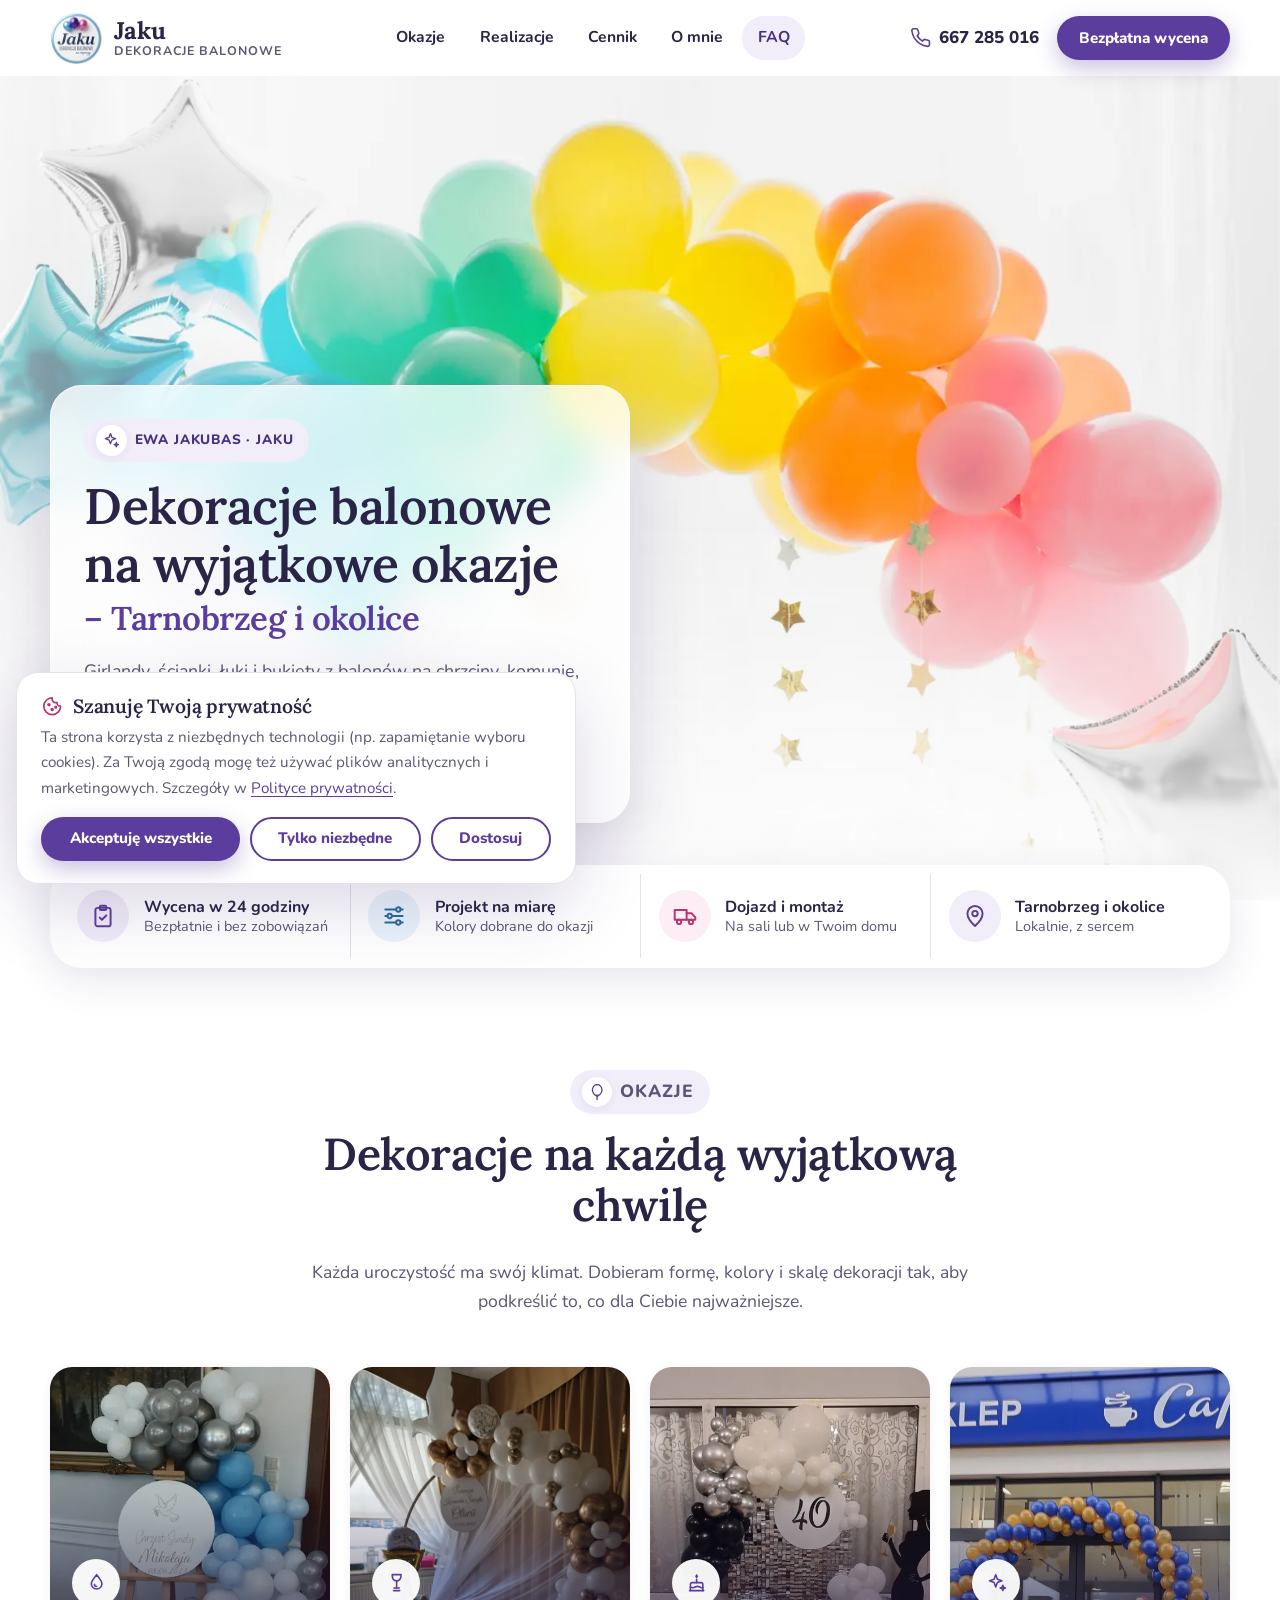
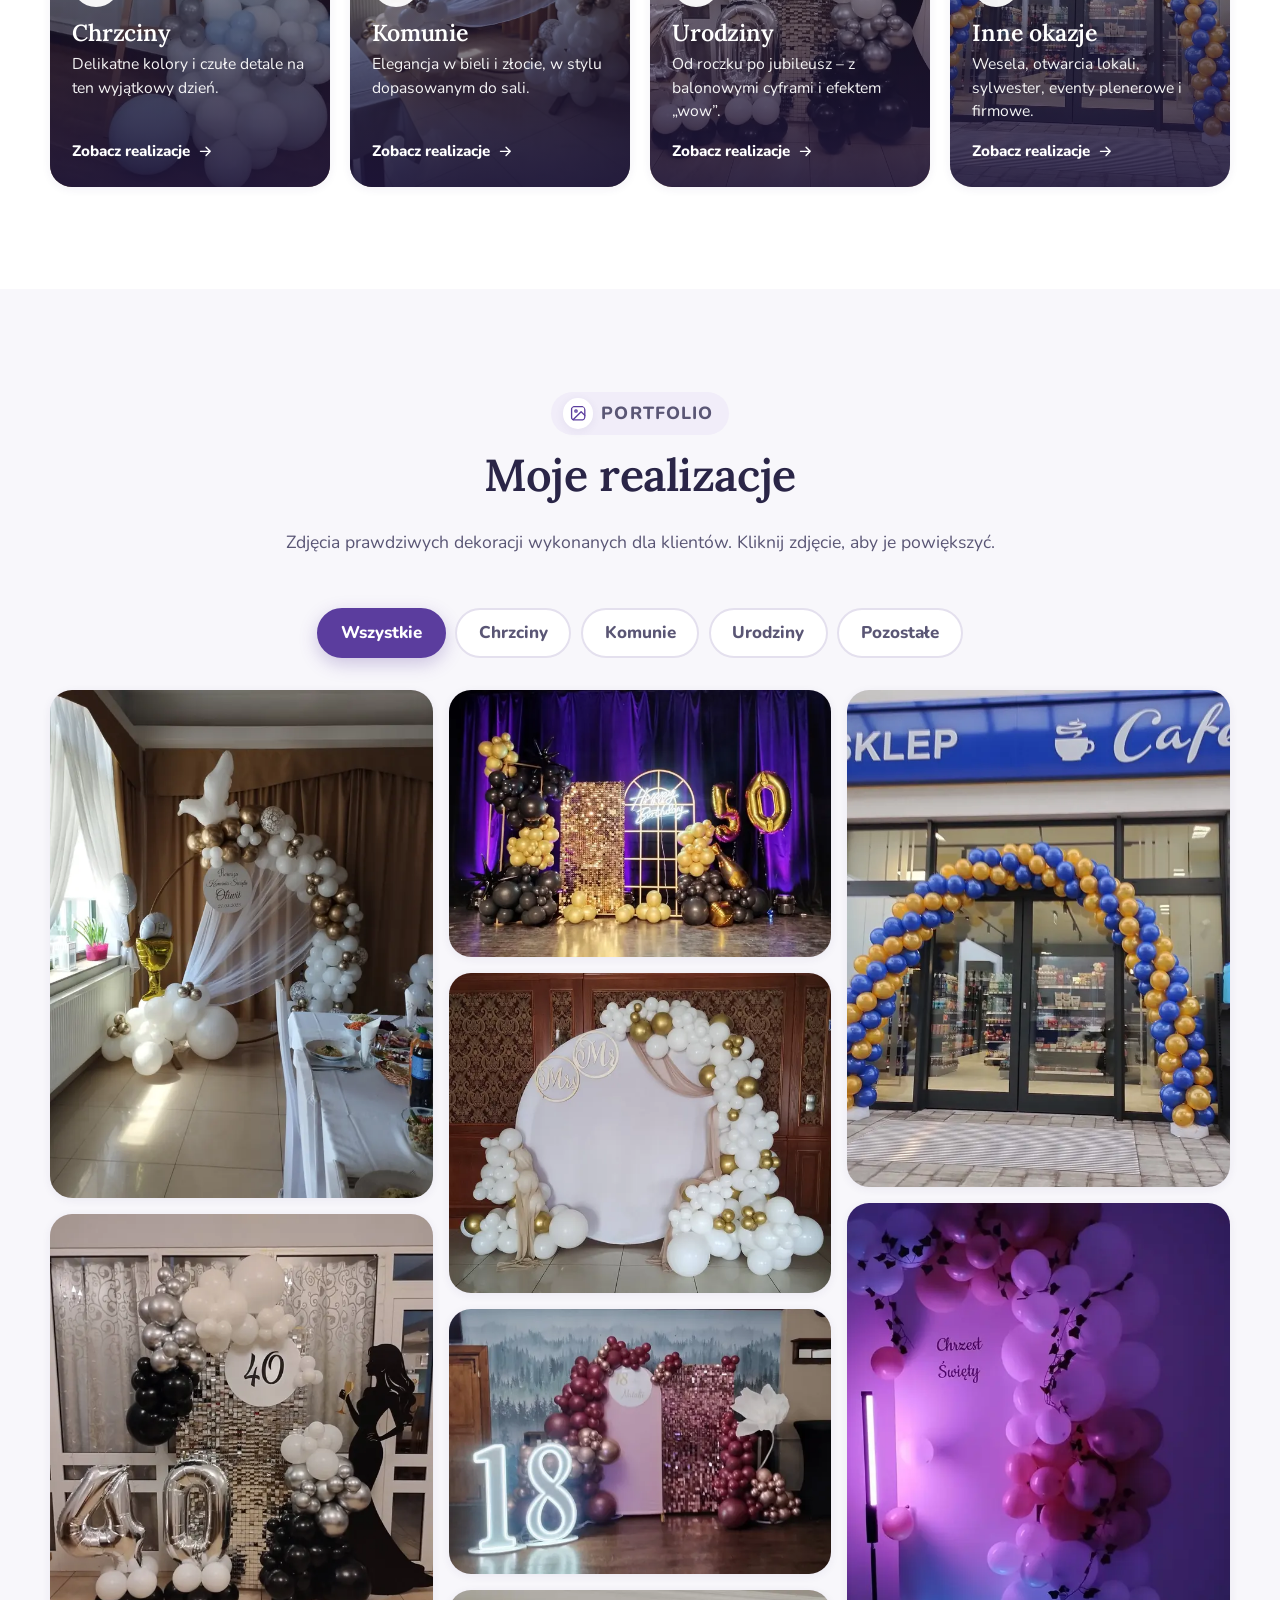
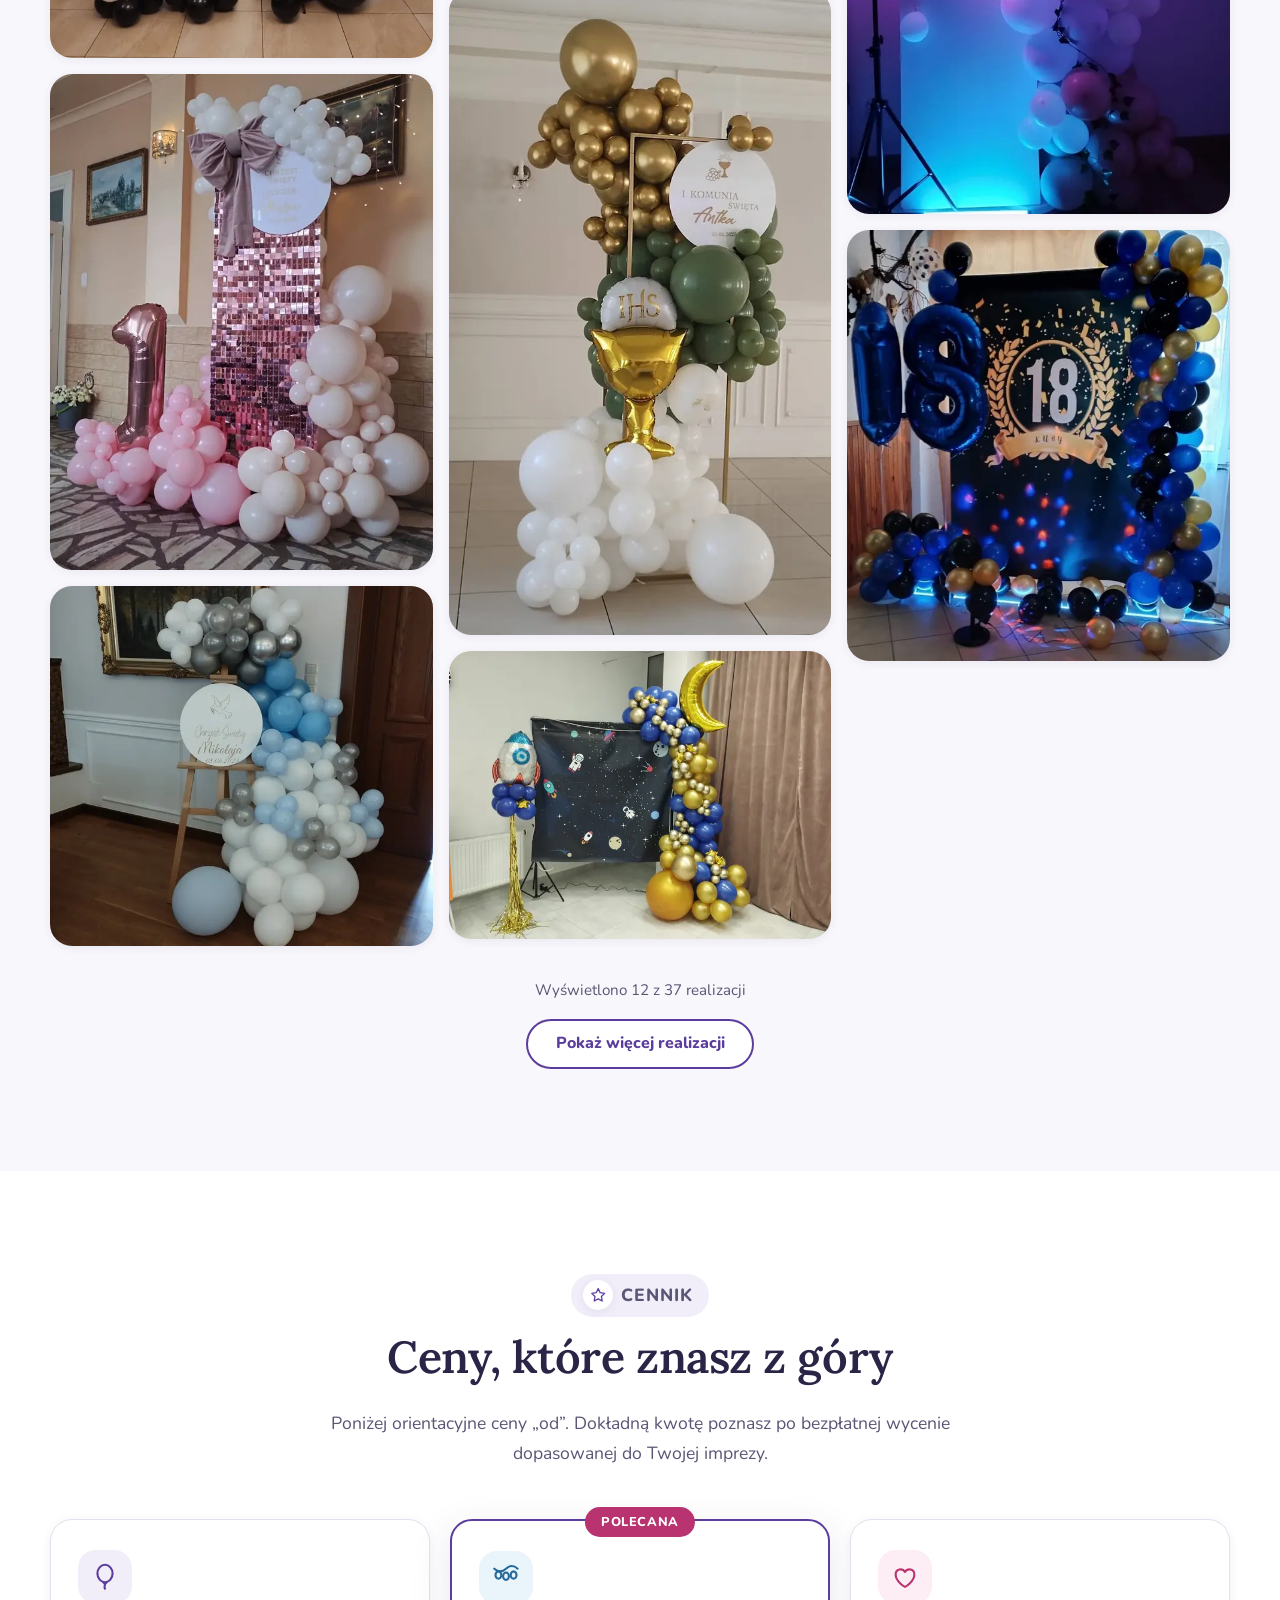
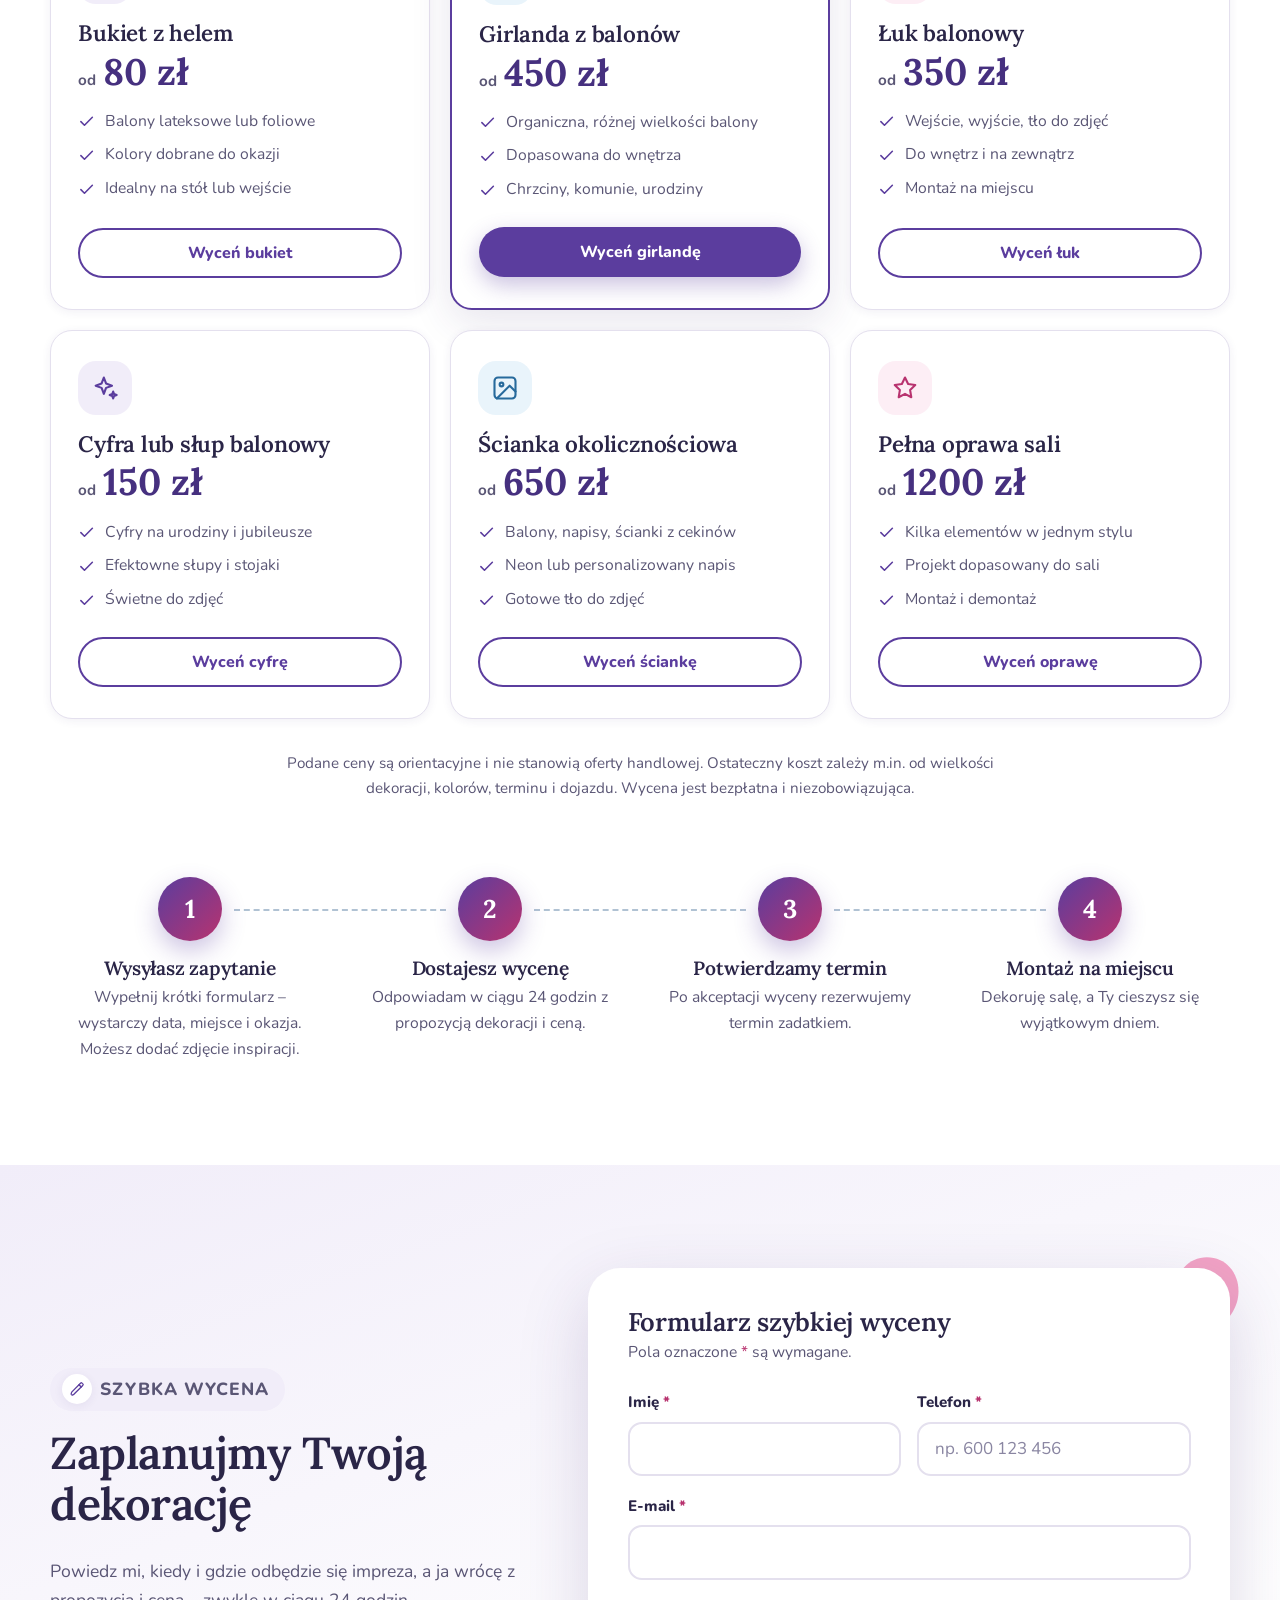
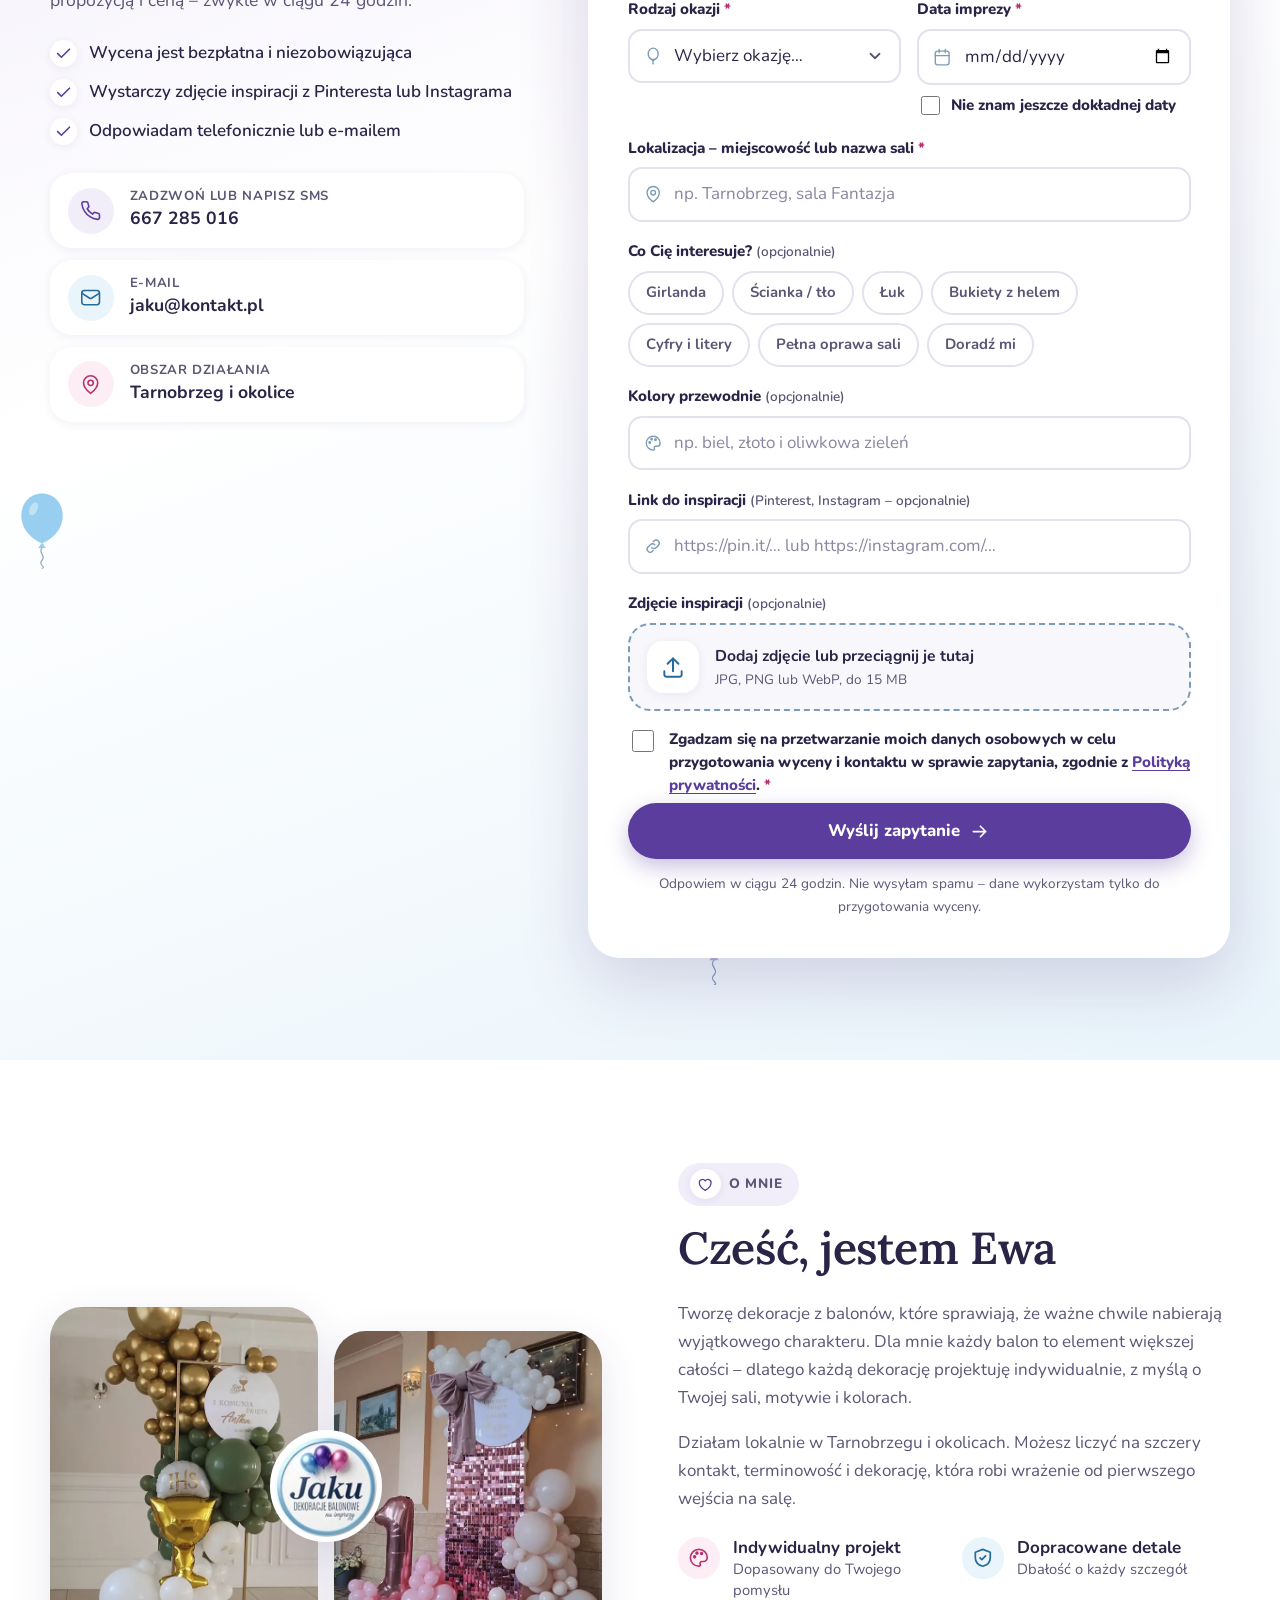
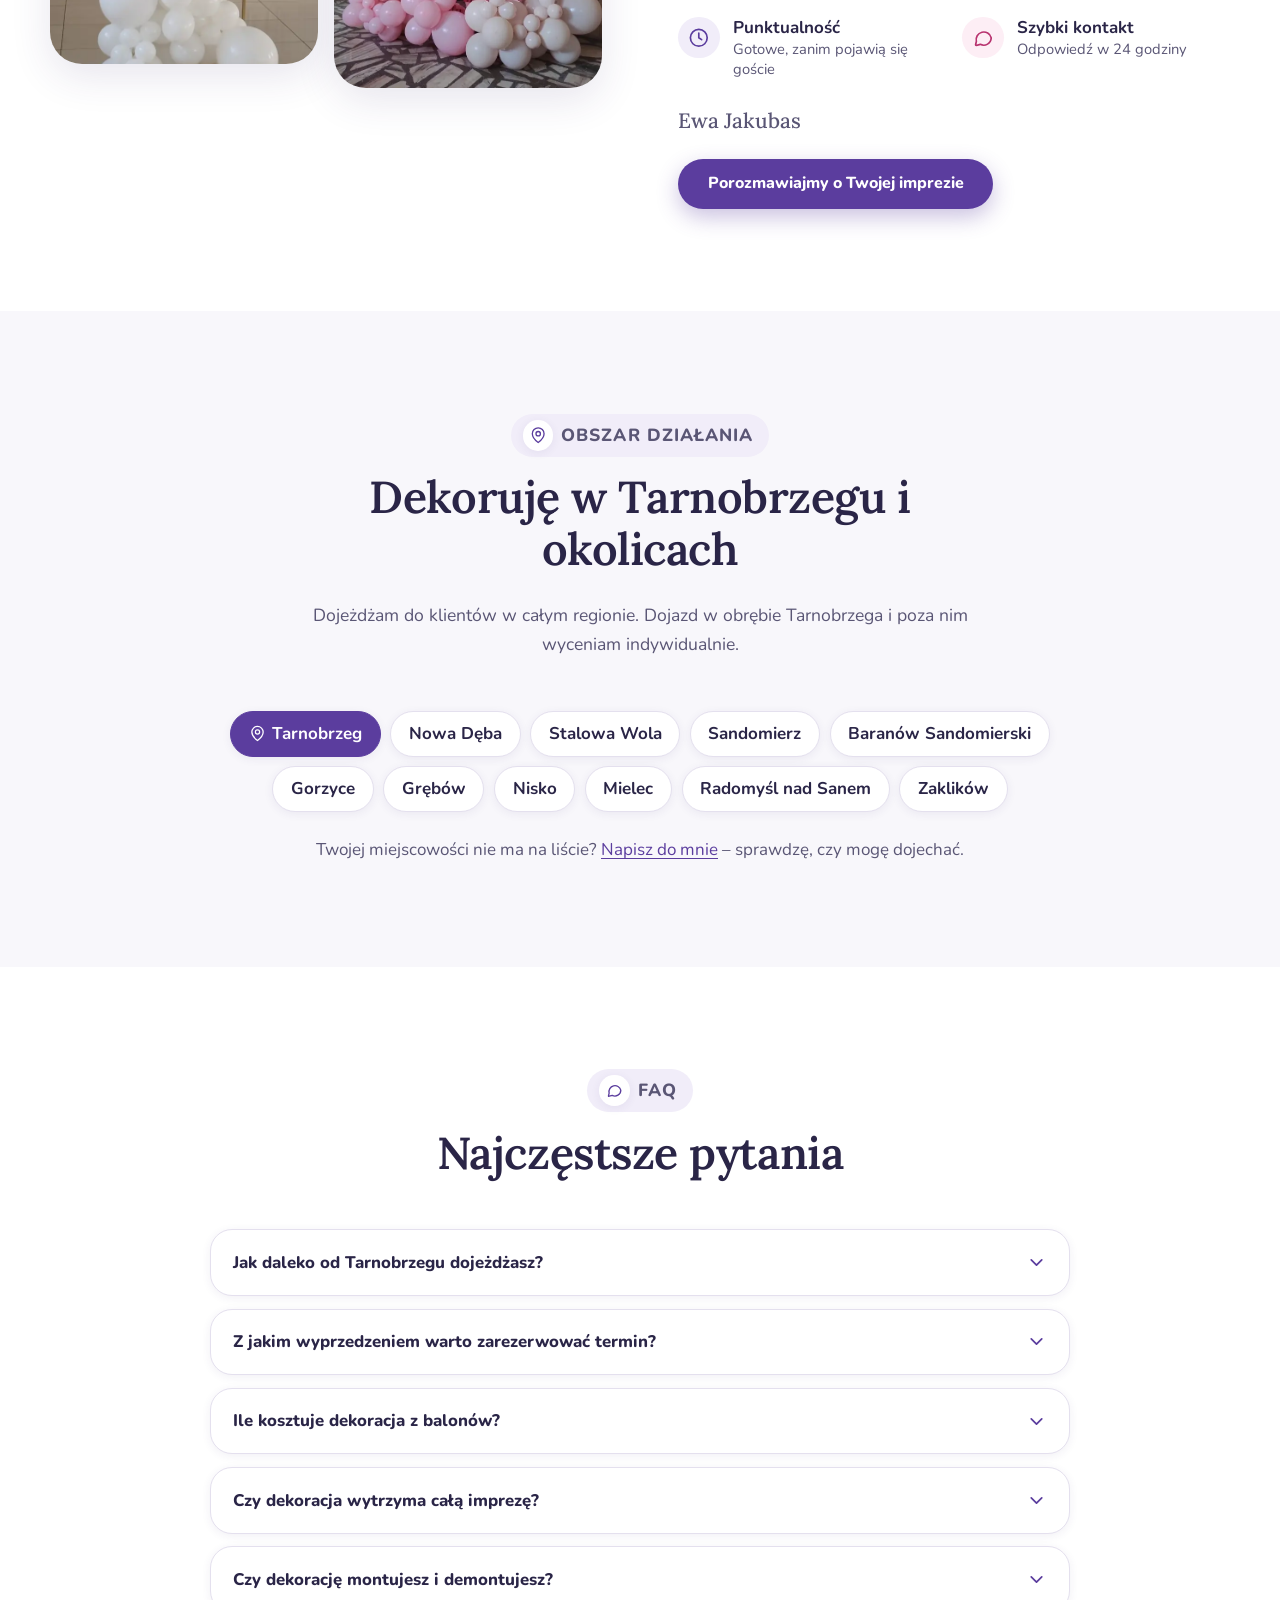
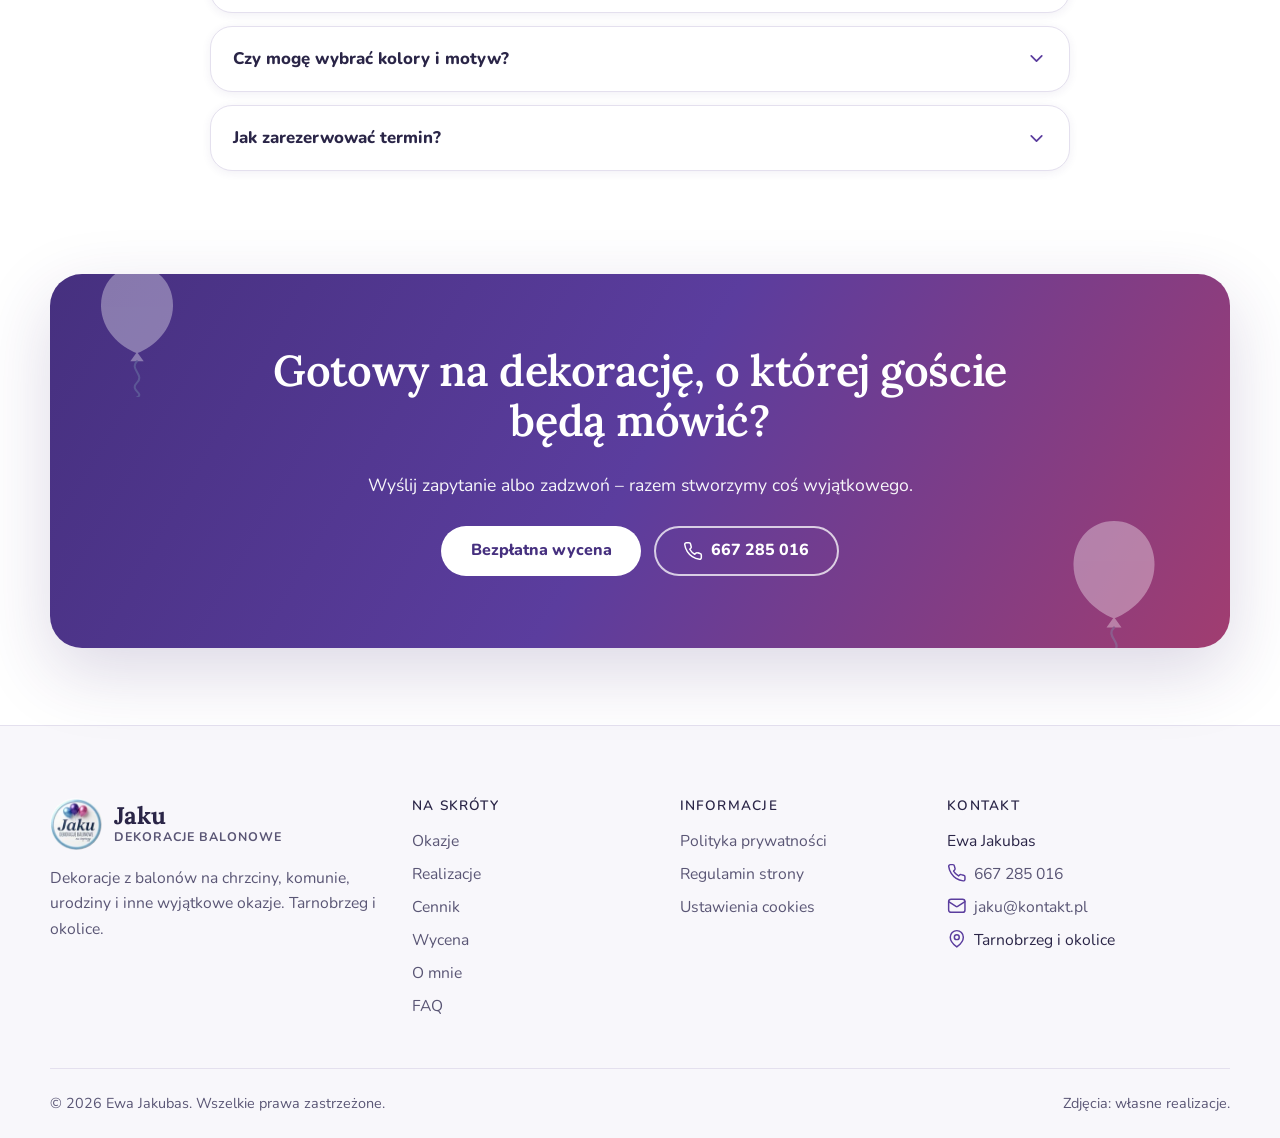
==== commit c9de97fd: "Poprawki" ====
--- a/index.html
+++ b/index.html
@@ -28,7 +28,7 @@
   <meta name="twitter:card" content="summary_large_image">
 
   <link rel="preload" href="fonts/nunito-latin.woff2" as="font" type="font/woff2" crossorigin>
-  <link rel="preload" href="fonts/fraunces-latin.woff2" as="font" type="font/woff2" crossorigin>
+  <link rel="preload" href="fonts/lora-latin.woff2" as="font" type="font/woff2" crossorigin>
   <link rel="preload" as="image" type="image/webp" href="img/web/hero-1600.webp" imagesrcset="img/web/hero-480.webp 480w, img/web/hero-800.webp 800w, img/web/hero-1200.webp 1200w, img/web/hero-1600.webp 1600w, img/web/hero-1920.webp 1920w" imagesizes="100vw" fetchpriority="high">
   <link rel="stylesheet" href="css/style.css">
 
@@ -147,19 +147,19 @@
       <div class="container">
         <ul class="usp__grid">
           <li class="usp__item">
-            <span class="usp__icon"><svg class="icon" aria-hidden="true" focusable="false"><use href="img/icons.svg#i-clock"/></svg></span>
+            <span class="usp__icon"><svg class="icon" aria-hidden="true" focusable="false"><use href="img/icons.svg#i-usp-quote"/></svg></span>
             <div><strong>Wycena w 24 godziny</strong><span>Bezpłatnie i bez zobowiązań</span></div>
           </li>
           <li class="usp__item">
-            <span class="usp__icon"><svg class="icon" aria-hidden="true" focusable="false"><use href="img/icons.svg#i-palette"/></svg></span>
+            <span class="usp__icon"><svg class="icon" aria-hidden="true" focusable="false"><use href="img/icons.svg#i-usp-custom"/></svg></span>
             <div><strong>Projekt na miarę</strong><span>Kolory dobrane do okazji</span></div>
           </li>
           <li class="usp__item">
-            <span class="usp__icon"><svg class="icon" aria-hidden="true" focusable="false"><use href="img/icons.svg#i-truck"/></svg></span>
+            <span class="usp__icon"><svg class="icon" aria-hidden="true" focusable="false"><use href="img/icons.svg#i-usp-delivery"/></svg></span>
             <div><strong>Dojazd i montaż</strong><span>Na sali lub w Twoim domu</span></div>
           </li>
           <li class="usp__item">
-            <span class="usp__icon"><svg class="icon" aria-hidden="true" focusable="false"><use href="img/icons.svg#i-pin"/></svg></span>
+            <span class="usp__icon"><svg class="icon" aria-hidden="true" focusable="false"><use href="img/icons.svg#i-usp-location"/></svg></span>
             <div><strong>Tarnobrzeg i okolice</strong><span>Lokalnie, z sercem</span></div>
           </li>
         </ul>
@@ -290,7 +290,7 @@
     <dialog class="lightbox" id="lightbox" aria-label="Podgląd zdjęcia">
       <button type="button" class="lightbox__btn lightbox__close" aria-label="Zamknij podgląd"><svg class="icon" aria-hidden="true" focusable="false"><use href="img/icons.svg#i-close"/></svg></button>
       <button type="button" class="lightbox__btn lightbox__prev" aria-label="Poprzednie zdjęcie"><svg class="icon" aria-hidden="true" focusable="false"><use href="img/icons.svg#i-arrow-left"/></svg></button>
-      <div class="lightbox__stage"><img id="lightbox-img" src="" alt=""></div>
+      <div class="lightbox__stage"><p class="lightbox__count" id="lightbox-count"></p><img id="lightbox-img" src="" alt=""></div>
       <div class="lightbox__bar"><p class="lightbox__cap" id="lightbox-cap" aria-live="polite"></p></div>
       <button type="button" class="lightbox__btn lightbox__next" aria-label="Następne zdjęcie"><svg class="icon" aria-hidden="true" focusable="false"><use href="img/icons.svg#i-arrow"/></svg></button>
     </dialog>
@@ -318,7 +318,7 @@
           </li>
           <li class="price price--featured">
             <span class="price__badge">Polecana</span>
-            <span class="price__icon"><svg class="icon" aria-hidden="true" focusable="false"><use href="img/icons.svg#i-balloon"/></svg></span>
+            <span class="price__icon"><svg class="icon" aria-hidden="true" focusable="false">            <use href="img/icons.svg#i-garland"/></svg></span>
             <h3>Girlanda z balonów</h3>
             <p class="price__amount"><small>od</small><strong>450 zł</strong></p>
             <ul class="price__list">
--- a/css/style.css
+++ b/css/style.css
@@ -4,8 +4,8 @@
    ========================================================================== */
 
 /* ---------- Czcionki (latin + latin-ext = pełne polskie znaki) ---------- */
-@font-face{font-family:'Fraunces';font-style:normal;font-weight:500 700;font-display:swap;src:url(../fonts/fraunces-latin-ext.woff2) format('woff2');unicode-range:U+0100-02BA,U+02BD-02C5,U+02C7-02CC,U+02CE-02D7,U+02DD-02FF,U+0304,U+0308,U+0329,U+1D00-1DBF,U+1E00-1E9F,U+1EF2-1EFF,U+2020,U+20A0-20AB,U+20AD-20C4,U+2113,U+2C60-2C7F,U+A720-A7FF}
-@font-face{font-family:'Fraunces';font-style:normal;font-weight:500 700;font-display:swap;src:url(../fonts/fraunces-latin.woff2) format('woff2');unicode-range:U+0000-00FF,U+0131,U+0152-0153,U+02BB-02BC,U+02C6,U+02DA,U+02DC,U+0304,U+0308,U+0329,U+2000-206F,U+20AC,U+2122,U+2191,U+2193,U+2212,U+2215,U+FEFF,U+FFFD}
+@font-face{font-family:'Lora';font-style:normal;font-weight:500 700;font-display:swap;src:url(../fonts/lora-latin-ext.woff2) format('woff2');unicode-range:U+0100-02BA,U+02BD-02C5,U+02C7-02CC,U+02CE-02D7,U+02DD-02FF,U+0304,U+0308,U+0329,U+1D00-1DBF,U+1E00-1E9F,U+1EF2-1EFF,U+2020,U+20A0-20AB,U+20AD-20C4,U+2113,U+2C60-2C7F,U+A720-A7FF}
+@font-face{font-family:'Lora';font-style:normal;font-weight:500 700;font-display:swap;src:url(../fonts/lora-latin.woff2) format('woff2');unicode-range:U+0000-00FF,U+0131,U+0152-0153,U+02BB-02BC,U+02C6,U+02DA,U+02DC,U+0304,U+0308,U+0329,U+2000-206F,U+20AC,U+2122,U+2191,U+2193,U+2212,U+2215,U+FEFF,U+FFFD}
 @font-face{font-family:'Nunito';font-style:normal;font-weight:400 800;font-display:swap;src:url(../fonts/nunito-latin-ext.woff2) format('woff2');unicode-range:U+0100-02BA,U+02BD-02C5,U+02C7-02CC,U+02CE-02D7,U+02DD-02FF,U+0304,U+0308,U+0329,U+1D00-1DBF,U+1E00-1E9F,U+1EF2-1EFF,U+2020,U+20A0-20AB,U+20AD-20C4,U+2113,U+2C60-2C7F,U+A720-A7FF}
 @font-face{font-family:'Nunito';font-style:normal;font-weight:400 800;font-display:swap;src:url(../fonts/nunito-latin.woff2) format('woff2');unicode-range:U+0000-00FF,U+0131,U+0152-0153,U+02BB-02BC,U+02C6,U+02DA,U+02DC,U+0304,U+0308,U+0329,U+2000-206F,U+20AC,U+2122,U+2191,U+2193,U+2212,U+2215,U+FEFF,U+FFFD}
 
@@ -32,7 +32,7 @@
   --shadow:0 12px 40px rgba(60,40,110,.12);
   --shadow-lg:0 24px 70px rgba(60,40,110,.18);
   --font-body:'Nunito',system-ui,-apple-system,'Segoe UI',Roboto,Arial,sans-serif;
-  --font-head:'Fraunces',Georgia,'Times New Roman',serif;
+  --font-head:'Lora',Georgia,'Times New Roman',serif;
   --header-h:76px;
 }
 
@@ -129,7 +129,7 @@
 .hero__inner{padding-block:2rem clamp(3.5rem,6vw,5rem)}
 .hero__card{max-width:580px;background:rgba(255,255,255,.8);-webkit-backdrop-filter:blur(18px) saturate(1.2);backdrop-filter:blur(18px) saturate(1.2);border:1px solid rgba(255,255,255,.9);border-radius:var(--r-lg);padding:clamp(1.4rem,2.6vw,2.2rem);box-shadow:var(--shadow-lg)}
 .eyebrow{display:inline-flex;align-items:center;gap:.5rem;margin:0 0 1rem;padding:.4rem 1rem .4rem .75rem;border-radius:999px;background:var(--lilac);color:var(--purple-d);font-size:.85rem;font-weight:800;letter-spacing:.06em;text-transform:uppercase}
-.eyebrow .icon{width:1.1em;height:1.1em;color:var(--pink)}
+.eyebrow .icon{flex:none;width:1.9rem;height:1.9rem;padding:.4rem;border-radius:50%;background:#fff;color:var(--purple);box-shadow:var(--shadow-sm)}
 .hero h1{font-size:clamp(2rem,3.9vw,3.2rem);margin-bottom:.4em}
 .hero h1 span{display:block;color:var(--purple);font-size:.66em;font-weight:600;margin-top:.2em}
 .hero__lead{font-size:clamp(1rem,1.4vw,1.15rem);color:var(--ink-soft);max-width:34em;margin-bottom:0}
@@ -148,10 +148,10 @@
 .usp__grid{display:grid;grid-template-columns:repeat(4,1fr);gap:0;list-style:none;background:#fff;border-radius:var(--r-lg);box-shadow:var(--shadow);padding:.6rem}
 .usp__item{display:flex;align-items:center;gap:.9rem;padding:1rem 1.1rem}
 .usp__item+.usp__item{border-left:1px solid var(--line)}
-.usp__icon{display:grid;place-items:center;flex:none;width:52px;height:52px;border-radius:50%;background:var(--lilac);color:var(--purple)}
+.usp__item .usp__icon{display:flex;align-items:center;justify-content:center;flex:none;width:52px;height:52px;border-radius:50%;background:var(--lilac);color:var(--purple)}
 .usp__item:nth-child(2) .usp__icon{background:var(--sky);color:var(--blue-d)}
 .usp__item:nth-child(3) .usp__icon{background:var(--blush);color:var(--pink)}
-.usp__icon .icon{width:26px;height:26px}
+.usp__icon .icon{display:block;width:26px;height:26px}
 .usp__item strong{display:block;font-size:1rem;line-height:1.25}
 .usp__item span{display:block;font-size:.9rem;color:var(--ink-soft);line-height:1.35}
 @media (max-width:960px){
@@ -183,7 +183,7 @@
 .occasion__body{padding:1.4rem}
 .occasion__icon{display:grid;place-items:center;width:48px;height:48px;margin-bottom:.8rem;border-radius:50%;background:rgba(255,255,255,.95);color:var(--purple)}
 .occasion h3{color:#fff;font-size:1.45rem;margin-bottom:.3em}
-.occasion p{margin:0 0 .8rem;font-size:.98rem;opacity:.95}
+.occasion p{margin:0 0 .8rem;font-size:.98rem;line-height:1.5;min-height:4.5em;opacity:.95}
 .occasion__more{display:inline-flex;align-items:center;gap:.4rem;font-weight:800;font-size:.95rem}
 .occasion__more .icon{width:1.1em;height:1.1em;transition:transform .2s}
 .occasion:hover .occasion__more .icon{transform:translateX(4px)}
@@ -216,6 +216,7 @@
 .lightbox__stage img{max-width:100%;max-height:calc(100svh - 11rem);width:auto;height:auto;object-fit:contain;border-radius:var(--r-sm);box-shadow:0 20px 60px rgba(0,0,0,.4)}
 .lightbox__bar{display:flex;align-items:center;justify-content:center;gap:1.25rem;padding:0 1.25rem 1.5rem;text-align:center}
 .lightbox__cap{margin:0;font-size:1rem;max-width:44em}
+.lightbox__count{margin:0 0 .6rem;font-size:.9rem;opacity:.75;white-space:nowrap;font-variant-numeric:tabular-nums;justify-self:center}
 .lightbox__btn{position:absolute;display:grid;place-items:center;width:52px;height:52px;border:0;border-radius:50%;background:rgba(255,255,255,.14);color:#fff;transition:background-color .2s}
 .lightbox__btn:hover{background:rgba(255,255,255,.3)}
 .lightbox__btn .icon{width:26px;height:26px}
